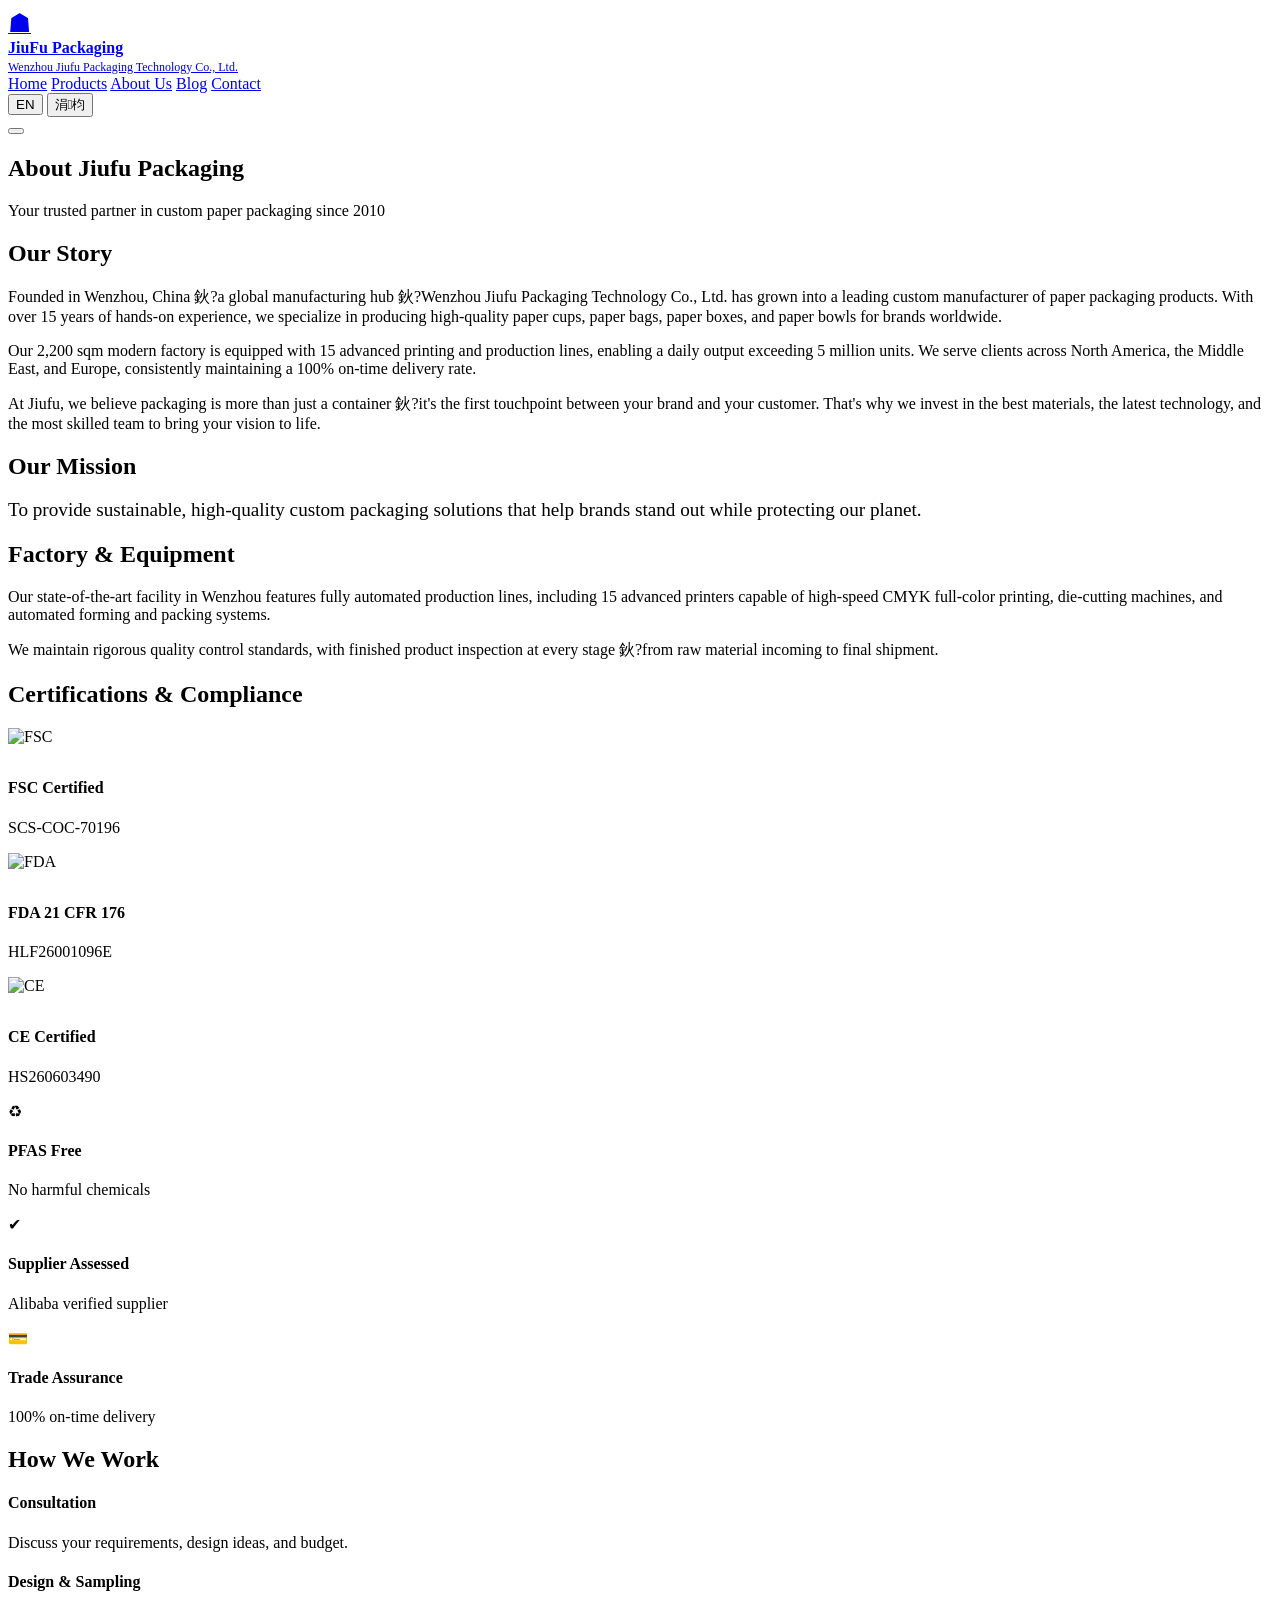
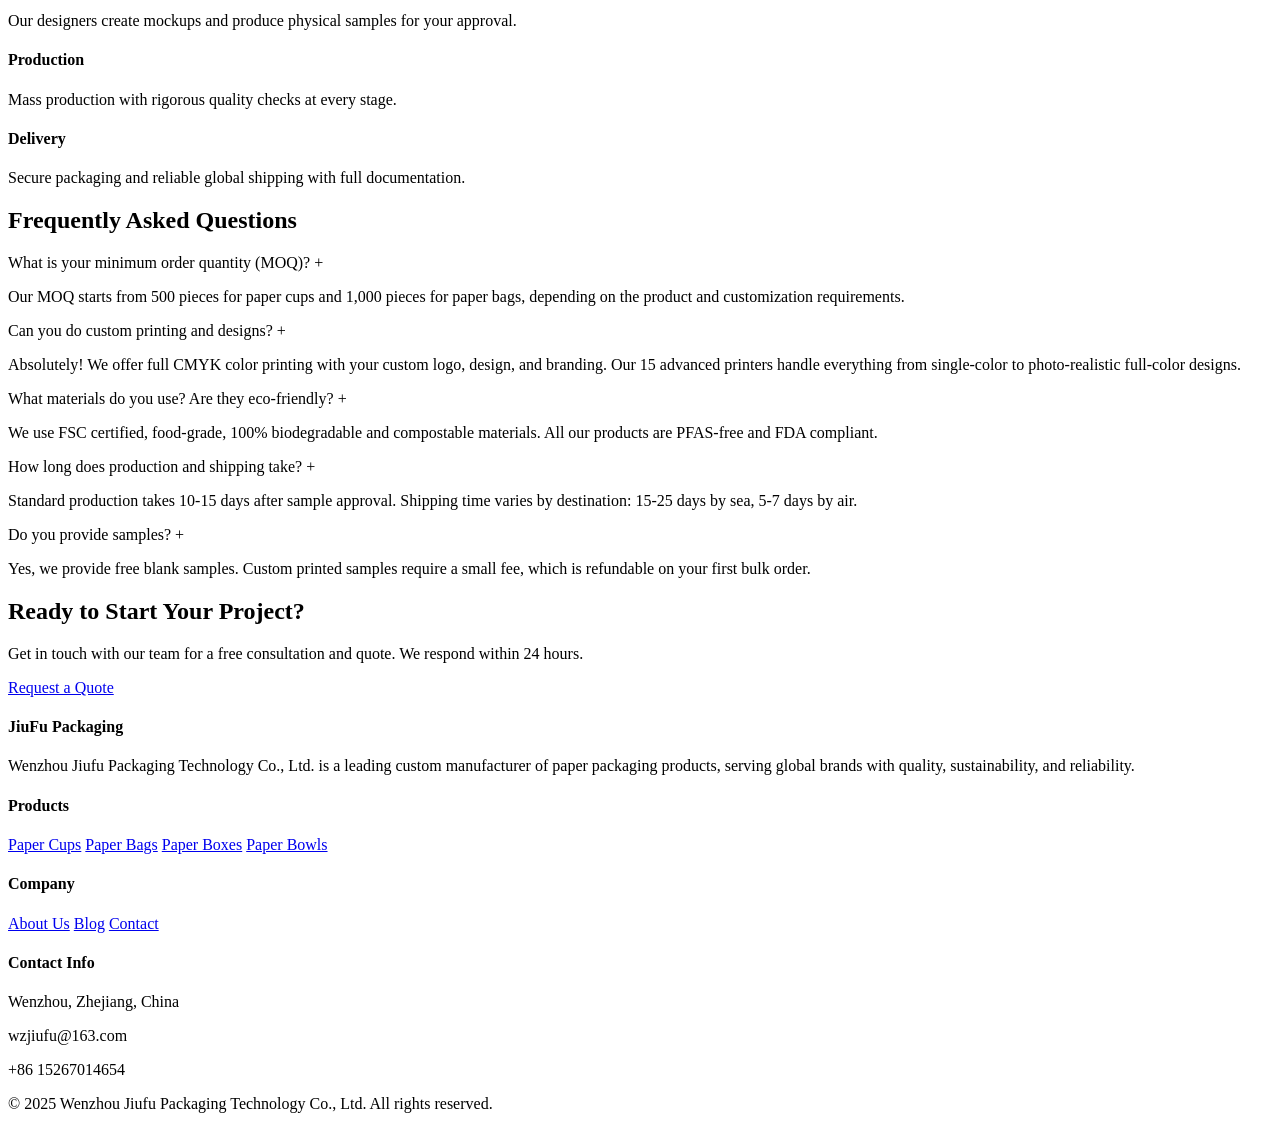
==== about.html @ 1286c892 "Add files via upload" ====
<!DOCTYPE html>
<html lang="en">
<head>
  <meta charset="UTF-8">
  <meta name="viewport" content="width=device-width, initial-scale=1.0">
  <meta name="description" content="Learn about Wenzhou Jiufu Packaging Technology Co., Ltd. - 15+ years custom paper packaging manufacturer with 2,200 sqm factory, 15 advanced printers, and global shipping.">
  <title>About Us - Jiufu Packaging</title>
  <link rel="stylesheet" href="css/style.css">
</head>
<body>

<!-- Navigation -->
<nav class="navbar">
  <div class="container">
    <a href="index.html" class="nav-logo">
      <span style="font-size:1.6rem;">&#9751;</span>
      <div>
        <div style="font-weight:700;color:var(--primary-dark);">JiuFu Packaging</div>
        <span style="font-size:0.75rem;color:var(--text-muted);">Wenzhou Jiufu Packaging Technology Co., Ltd.</span>
      </div>
    </a>
    <div class="nav-links" id="navLinks">
      <a href="index.html" data-i18n="nav_home">Home</a>
      <a href="products.html" data-i18n="nav_products">Products</a>
      <a href="about.html" class="active" data-i18n="nav_about">About Us</a>
      <a href="blog.html" data-i18n="nav_blog">Blog</a>
      <a href="contact.html" data-i18n="nav_contact">Contact</a>
    </div>
    <div class="nav-right">
      <div class="lang-switch">
        <button data-lang="en" class="active">EN</button>
        <button data-lang="zh">涓枃</button>
      </div>
      <button class="menu-toggle" id="menuToggle" aria-label="Menu">
        <span></span><span></span><span></span>
      </button>
    </div>
  </div>
</nav>

<!-- Page Header -->
<section class="page-header">
  <div class="container">
    <h1 data-i18n="about_title">About Jiufu Packaging</h1>
    <p data-i18n="about_subtitle">Your trusted partner in custom paper packaging since 2010</p>
  </div>
</section>

<!-- Our Story -->
<section class="section">
  <div class="container">
    <div class="about-content">
      <div class="about-text">
        <h2 data-i18n="about_story_title">Our Story</h2>
        <p data-i18n="about_story_p1">Founded in Wenzhou, China 鈥?a global manufacturing hub 鈥?Wenzhou Jiufu Packaging Technology Co., Ltd. has grown into a leading custom manufacturer of paper packaging products. With over 15 years of hands-on experience, we specialize in producing high-quality paper cups, paper bags, paper boxes, and paper bowls for brands worldwide.</p>
        <p data-i18n="about_story_p2">Our 2,200 sqm modern factory is equipped with 15 advanced printing and production lines, enabling a daily output exceeding 5 million units. We serve clients across North America, the Middle East, and Europe, consistently maintaining a 100% on-time delivery rate.</p>
        <p data-i18n="about_story_p3">At Jiufu, we believe packaging is more than just a container 鈥?it's the first touchpoint between your brand and your customer. That's why we invest in the best materials, the latest technology, and the most skilled team to bring your vision to life.</p>
      </div>
      <div class="about-image" style="background:url(https://s.alicdn.com/@sc02/kf/H5dd5b1bb73704c0f9b08c0bc8640d4933.jpg_960x960.jpg) center/cover no-repeat;"></div>
    </div>
  </div>
</section>

<!-- Mission -->
<section class="section section-gray">
  <div class="container">
    <div class="about-content reverse">
      <div class="about-text">
        <h2 data-i18n="about_mission_title">Our Mission</h2>
        <p style="font-size:1.2rem;font-weight:500;color:var(--primary);" data-i18n="about_mission">To provide sustainable, high-quality custom packaging solutions that help brands stand out while protecting our planet.</p>
      </div>
      <div class="about-image" style="background:url(https://s.alicdn.com/@sc02/kf/H8b641bf9c2cb4c8db73ff94ed2997201g.jpg_960x960.jpg) center/cover no-repeat;"></div>
    </div>
  </div>
</section>

<!-- Factory & Equipment -->
<section class="section">
  <div class="container">
    <div class="about-content">
      <div class="about-text">
        <h2 data-i18n="about_factory_title">Factory & Equipment</h2>
        <p data-i18n="about_factory_p1">Our state-of-the-art facility in Wenzhou features fully automated production lines, including 15 advanced printers capable of high-speed CMYK full-color printing, die-cutting machines, and automated forming and packing systems.</p>
        <p data-i18n="about_factory_p2">We maintain rigorous quality control standards, with finished product inspection at every stage 鈥?from raw material incoming to final shipment.</p>
      </div>
      <div class="about-image" style="background:url(https://s.alicdn.com/@sc02/kf/Hfe4d9fe0caaa4e2282f7a842421d0415L.jpg_960x960.jpg) center/cover no-repeat;"></div>
    </div>
  </div>
</section>

<!-- Certifications -->
<section class="section section-gray">
  <div class="container">
    <div class="section-header">
      <h2 data-i18n="about_cert_title">Certifications & Compliance</h2>
    </div>
    <div class="cert-grid">
      <div class="cert-item">
        <img src="https://s.alicdn.com/@sc04/kf/H118ee5207f09449ab9912b17e2b59bebw.png" alt="FSC" style="height:80px;margin-bottom:12px;">
        <h4>FSC Certified</h4>
        <p>SCS-COC-70196</p>
      </div>
      <div class="cert-item">
        <img src="https://s.alicdn.com/@sc04/kf/H7cd5cdde99fb45039ea9fdd80cac16b7H.png" alt="FDA" style="height:80px;margin-bottom:12px;">
        <h4>FDA 21 CFR 176</h4>
        <p>HLF26001096E</p>
      </div>
      <div class="cert-item">
        <img src="https://s.alicdn.com/@sc04/kf/Hdbbb6a106e8d4515be692063768d8fd4J.png" alt="CE" style="height:80px;margin-bottom:12px;">
        <h4>CE Certified</h4>
        <p>HS260603490</p>
      </div>
      <div class="cert-item">
        <div class="cert-icon">&#9851;</div>
        <h4>PFAS Free</h4>
        <p>No harmful chemicals</p>
      </div>
      <div class="cert-item">
        <div class="cert-icon">&#10004;</div>
        <h4>Supplier Assessed</h4>
        <p>Alibaba verified supplier</p>
      </div>
      <div class="cert-item">
        <div class="cert-icon">&#128179;</div>
        <h4>Trade Assurance</h4>
        <p>100% on-time delivery</p>
      </div>
    </div>
  </div>
</section>

<!-- How We Work -->
<section class="section">
  <div class="container">
    <div class="section-header">
      <h2 data-i18n="about_process_title">How We Work</h2>
    </div>
    <div class="process-steps">
      <div class="process-step">
        <h4 data-i18n="about_process_1_title">Consultation</h4>
        <p data-i18n="about_process_1_desc">Discuss your requirements, design ideas, and budget.</p>
      </div>
      <div class="process-step">
        <h4 data-i18n="about_process_2_title">Design & Sampling</h4>
        <p data-i18n="about_process_2_desc">Our designers create mockups and produce physical samples for your approval.</p>
      </div>
      <div class="process-step">
        <h4 data-i18n="about_process_3_title">Production</h4>
        <p data-i18n="about_process_3_desc">Mass production with rigorous quality checks at every stage.</p>
      </div>
      <div class="process-step">
        <h4 data-i18n="about_process_4_title">Delivery</h4>
        <p data-i18n="about_process_4_desc">Secure packaging and reliable global shipping with full documentation.</p>
      </div>
    </div>
  </div>
</section>

<!-- FAQ -->
<section class="section section-gray">
  <div class="container">
    <div class="section-header">
      <h2 data-i18n="faq_title">Frequently Asked Questions</h2>
    </div>
    <div class="faq-list">
      <div class="faq-item">
        <div class="faq-q">
          <span data-i18n="faq1_q">What is your minimum order quantity (MOQ)?</span>
          <span>+</span>
        </div>
        <div class="faq-a">
          <p data-i18n="faq1_a">Our MOQ starts from 500 pieces for paper cups and 1,000 pieces for paper bags, depending on the product and customization requirements.</p>
        </div>
      </div>
      <div class="faq-item">
        <div class="faq-q">
          <span data-i18n="faq2_q">Can you do custom printing and designs?</span>
          <span>+</span>
        </div>
        <div class="faq-a">
          <p data-i18n="faq2_a">Absolutely! We offer full CMYK color printing with your custom logo, design, and branding. Our 15 advanced printers handle everything from single-color to photo-realistic full-color designs.</p>
        </div>
      </div>
      <div class="faq-item">
        <div class="faq-q">
          <span data-i18n="faq3_q">What materials do you use? Are they eco-friendly?</span>
          <span>+</span>
        </div>
        <div class="faq-a">
          <p data-i18n="faq3_a">We use FSC certified, food-grade, 100% biodegradable and compostable materials. All our products are PFAS-free and FDA compliant.</p>
        </div>
      </div>
      <div class="faq-item">
        <div class="faq-q">
          <span data-i18n="faq4_q">How long does production and shipping take?</span>
          <span>+</span>
        </div>
        <div class="faq-a">
          <p data-i18n="faq4_a">Standard production takes 10-15 days after sample approval. Shipping time varies by destination: 15-25 days by sea, 5-7 days by air.</p>
        </div>
      </div>
      <div class="faq-item">
        <div class="faq-q">
          <span data-i18n="faq5_q">Do you provide samples?</span>
          <span>+</span>
        </div>
        <div class="faq-a">
          <p data-i18n="faq5_a">Yes, we provide free blank samples. Custom printed samples require a small fee, which is refundable on your first bulk order.</p>
        </div>
      </div>
    </div>
  </div>
</section>

<!-- CTA -->
<section class="cta-section">
  <div class="container">
    <h2>Ready to Start Your Project?</h2>
    <p>Get in touch with our team for a free consultation and quote. We respond within 24 hours.</p>
    <a href="contact.html" class="btn btn-accent btn-lg" data-i18n="home_hero_btn2">Request a Quote</a>
  </div>
</section>

<!-- Footer -->
<footer class="footer">
  <div class="container">
    <div class="footer-col">
      <h4>JiuFu Packaging</h4>
      <p data-i18n="footer_about">Wenzhou Jiufu Packaging Technology Co., Ltd. is a leading custom manufacturer of paper packaging products, serving global brands with quality, sustainability, and reliability.</p>
    </div>
    <div class="footer-col">
      <h4 data-i18n="footer_products">Products</h4>
      <a href="products.html">Paper Cups</a>
      <a href="products.html">Paper Bags</a>
      <a href="products.html">Paper Boxes</a>
      <a href="products.html">Paper Bowls</a>
    </div>
    <div class="footer-col">
      <h4 data-i18n="footer_company">Company</h4>
      <a href="about.html">About Us</a>
      <a href="blog.html">Blog</a>
      <a href="contact.html">Contact</a>
    </div>
    <div class="footer-col">
      <h4 data-i18n="footer_contact">Contact Info</h4>
      <p>Wenzhou, Zhejiang, China</p>
      <p>wzjiufu@163.com</p>
      <p>+86 15267014654</p>
    </div>
  </div>
  <div class="footer-bottom">
    <div class="container">
      &copy; 2025 Wenzhou Jiufu Packaging Technology Co., Ltd. <span data-i18n="footer_copyright">All rights reserved.</span>
    </div>
  </div>
</footer>

<script src="js/i18n.js"></script>
<script src="js/main.js"></script>
</body>
</html>
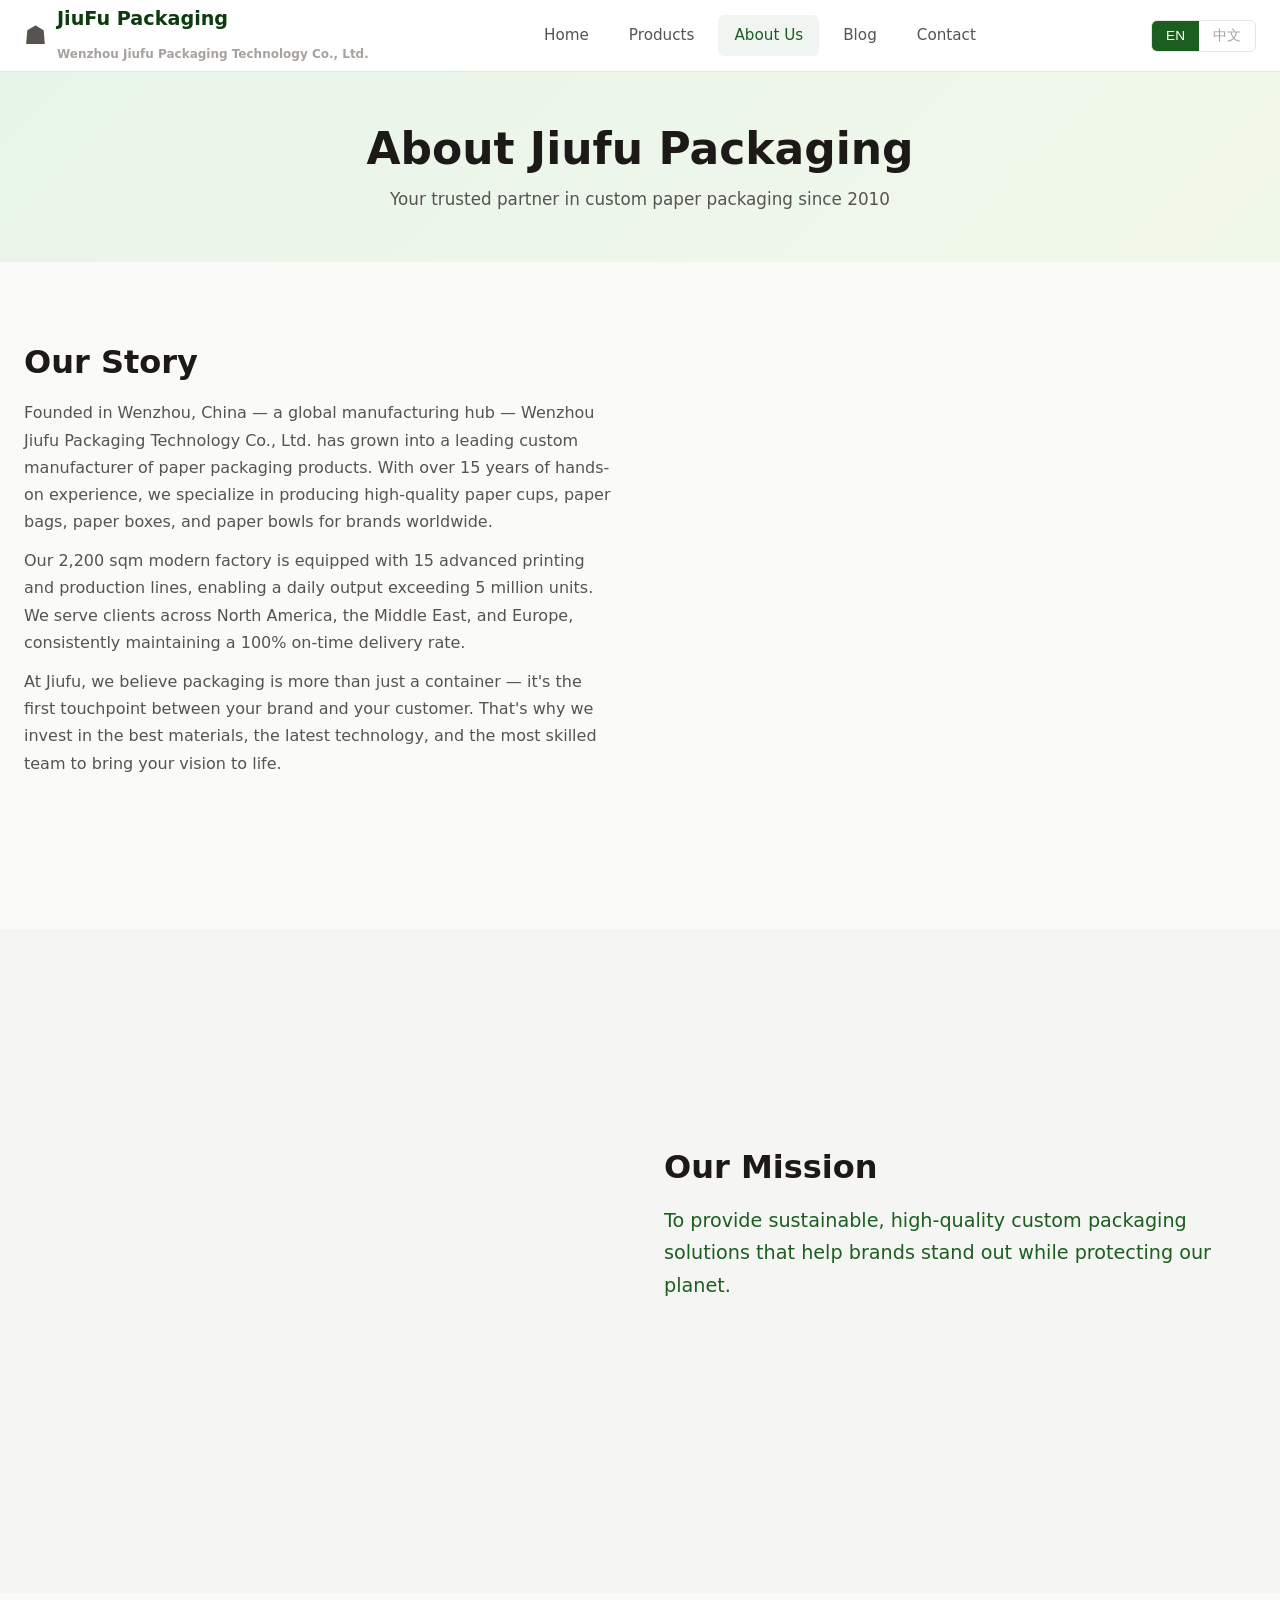
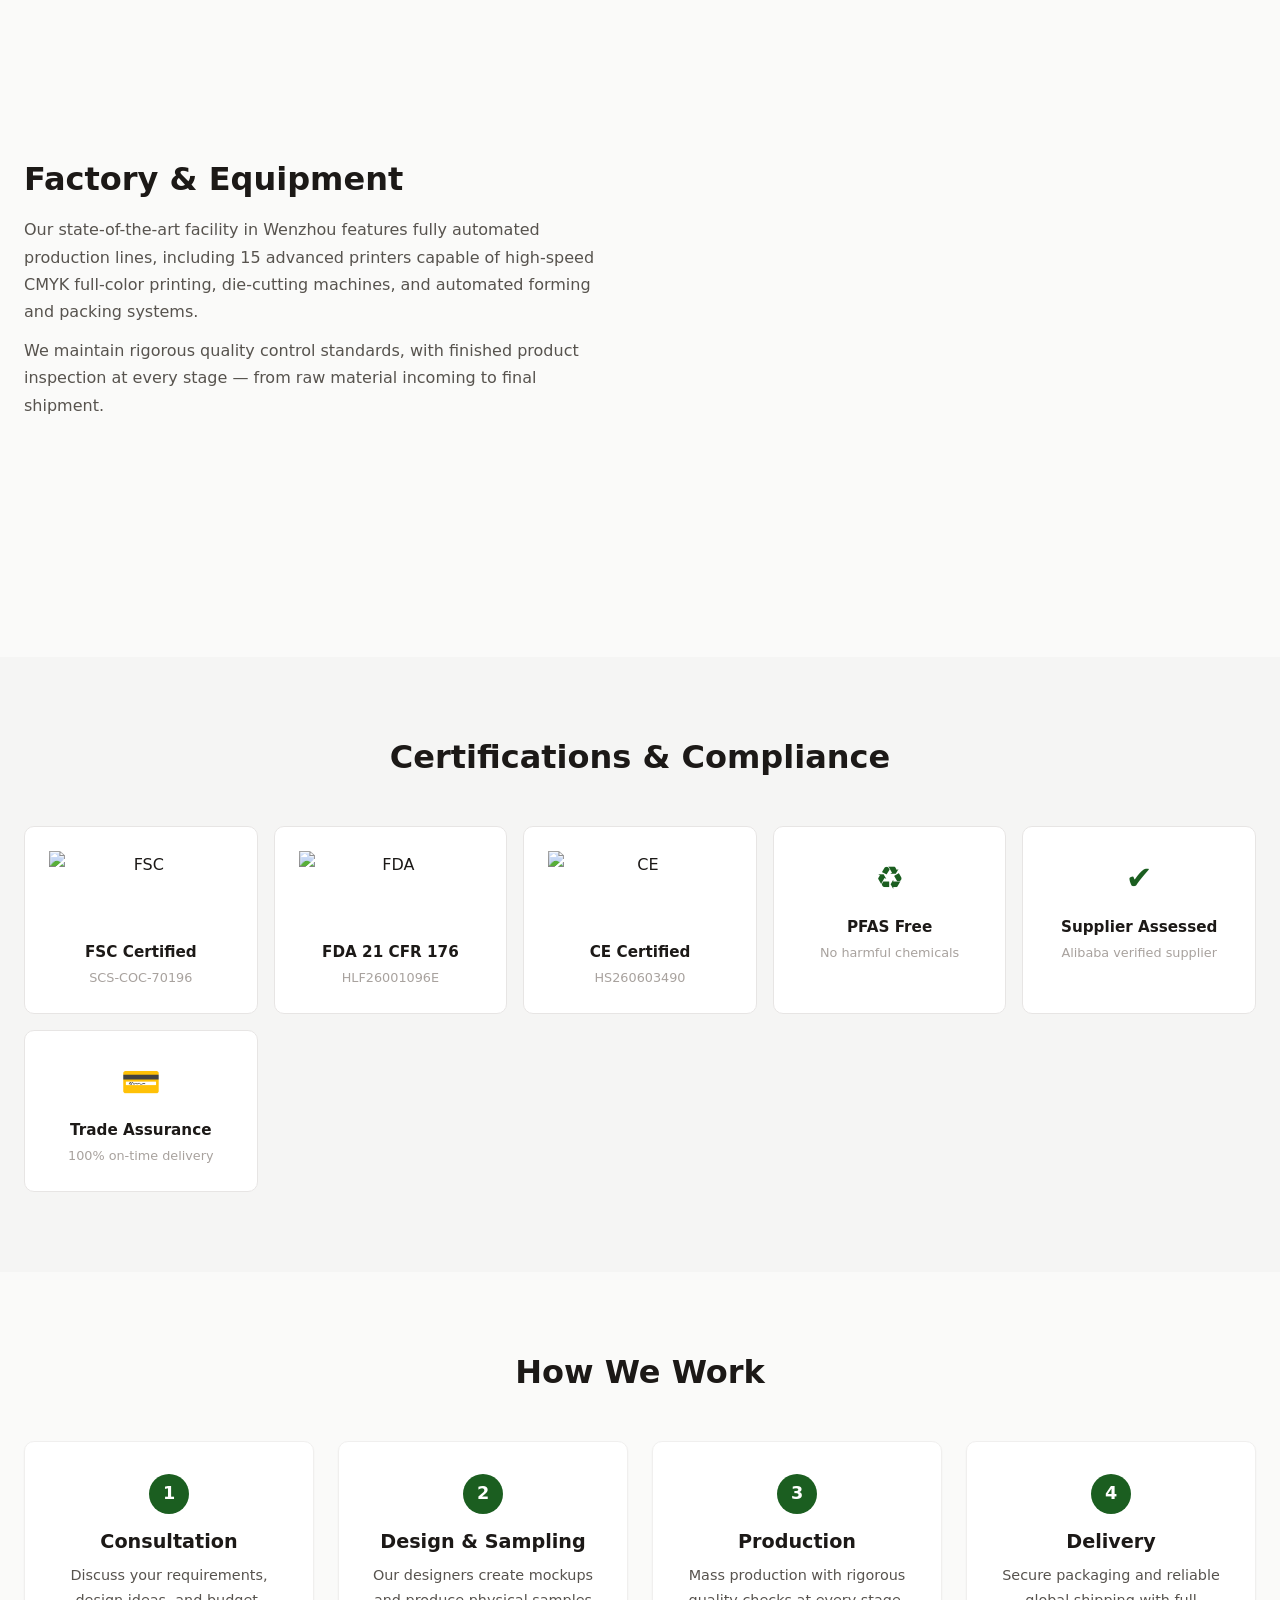
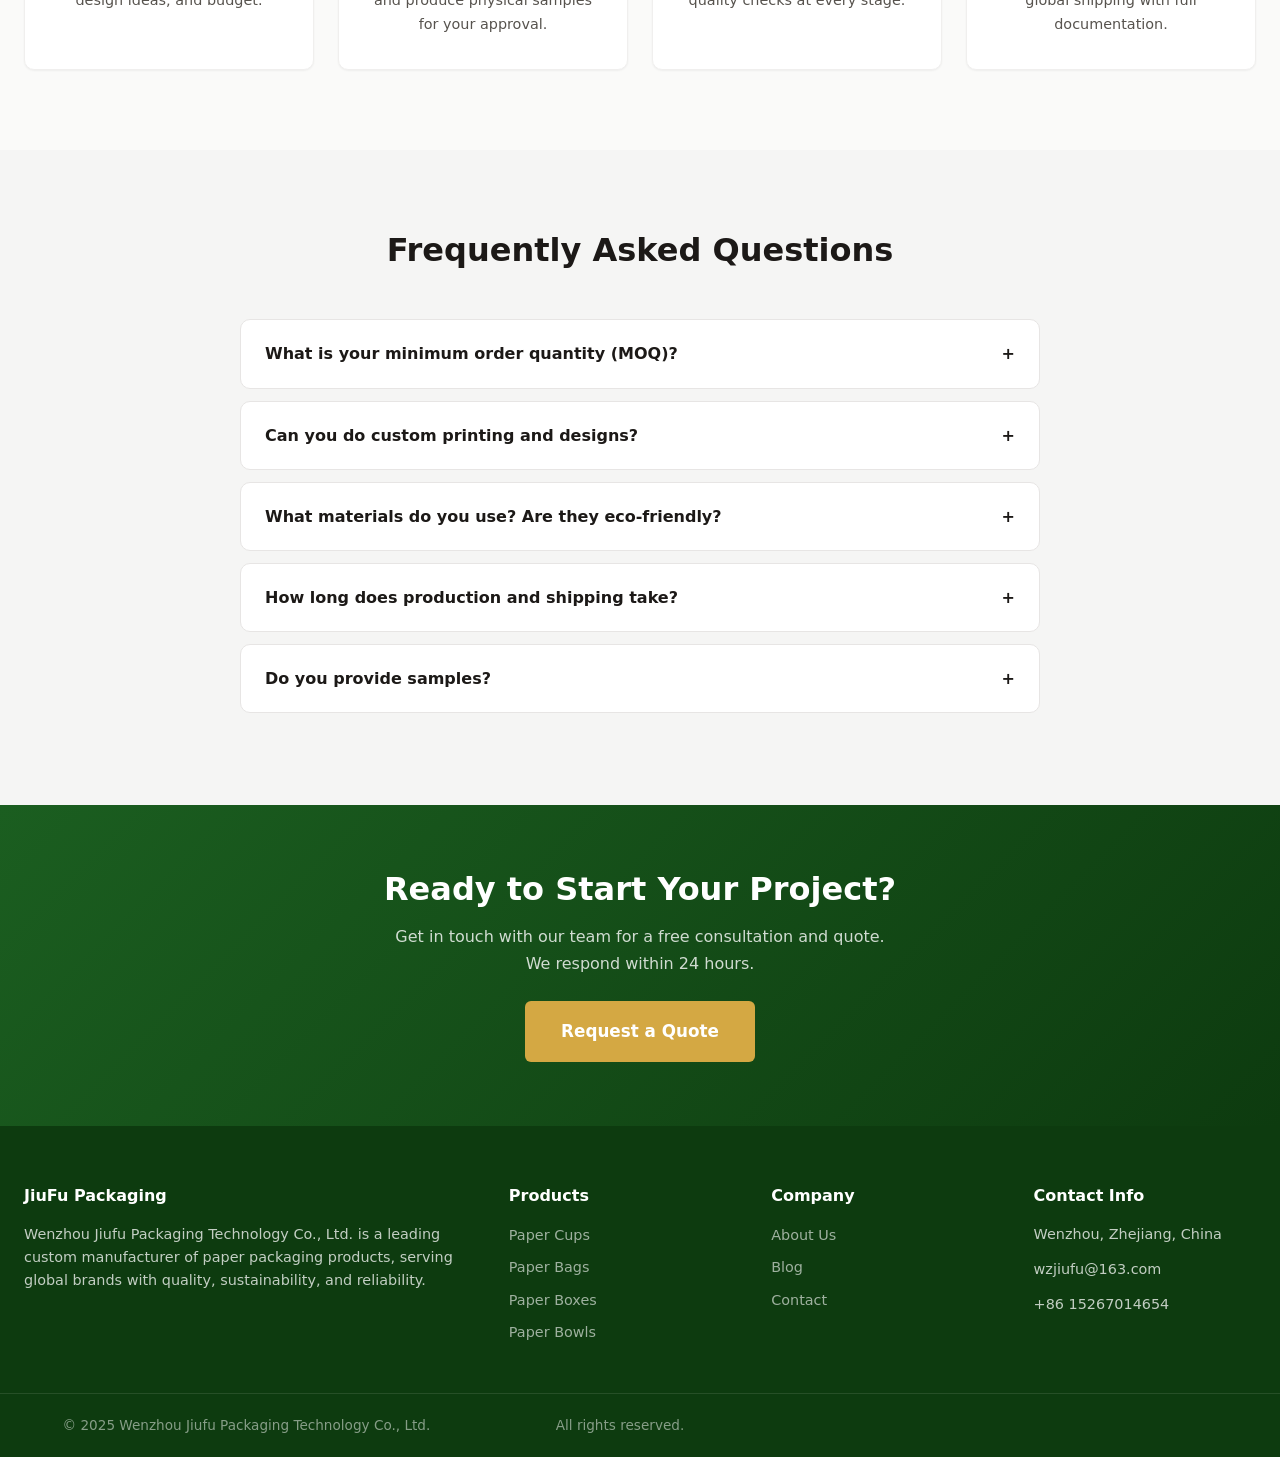
==== commit a8d058ce: "Add files via upload" ====
--- a/about.html
+++ b/about.html
@@ -5,7 +5,7 @@
   <meta name="viewport" content="width=device-width, initial-scale=1.0">
   <meta name="description" content="Learn about Wenzhou Jiufu Packaging Technology Co., Ltd. - 15+ years custom paper packaging manufacturer with 2,200 sqm factory, 15 advanced printers, and global shipping.">
   <title>About Us - Jiufu Packaging</title>
-  <link rel="stylesheet" href="css/style.css">
+  <link rel="stylesheet" href="style.css">
 </head>
 <body>
 
@@ -29,7 +29,7 @@
     <div class="nav-right">
       <div class="lang-switch">
         <button data-lang="en" class="active">EN</button>
-        <button data-lang="zh">涓枃</button>
+        <button data-lang="zh">中文</button>
       </div>
       <button class="menu-toggle" id="menuToggle" aria-label="Menu">
         <span></span><span></span><span></span>
@@ -52,9 +52,9 @@
     <div class="about-content">
       <div class="about-text">
         <h2 data-i18n="about_story_title">Our Story</h2>
-        <p data-i18n="about_story_p1">Founded in Wenzhou, China 鈥?a global manufacturing hub 鈥?Wenzhou Jiufu Packaging Technology Co., Ltd. has grown into a leading custom manufacturer of paper packaging products. With over 15 years of hands-on experience, we specialize in producing high-quality paper cups, paper bags, paper boxes, and paper bowls for brands worldwide.</p>
+        <p data-i18n="about_story_p1">Founded in Wenzhou, China — a global manufacturing hub — Wenzhou Jiufu Packaging Technology Co., Ltd. has grown into a leading custom manufacturer of paper packaging products. With over 15 years of hands-on experience, we specialize in producing high-quality paper cups, paper bags, paper boxes, and paper bowls for brands worldwide.</p>
         <p data-i18n="about_story_p2">Our 2,200 sqm modern factory is equipped with 15 advanced printing and production lines, enabling a daily output exceeding 5 million units. We serve clients across North America, the Middle East, and Europe, consistently maintaining a 100% on-time delivery rate.</p>
-        <p data-i18n="about_story_p3">At Jiufu, we believe packaging is more than just a container 鈥?it's the first touchpoint between your brand and your customer. That's why we invest in the best materials, the latest technology, and the most skilled team to bring your vision to life.</p>
+        <p data-i18n="about_story_p3">At Jiufu, we believe packaging is more than just a container — it's the first touchpoint between your brand and your customer. That's why we invest in the best materials, the latest technology, and the most skilled team to bring your vision to life.</p>
       </div>
       <div class="about-image" style="background:url(https://s.alicdn.com/@sc02/kf/H5dd5b1bb73704c0f9b08c0bc8640d4933.jpg_960x960.jpg) center/cover no-repeat;"></div>
     </div>
@@ -81,7 +81,7 @@
       <div class="about-text">
         <h2 data-i18n="about_factory_title">Factory & Equipment</h2>
         <p data-i18n="about_factory_p1">Our state-of-the-art facility in Wenzhou features fully automated production lines, including 15 advanced printers capable of high-speed CMYK full-color printing, die-cutting machines, and automated forming and packing systems.</p>
-        <p data-i18n="about_factory_p2">We maintain rigorous quality control standards, with finished product inspection at every stage 鈥?from raw material incoming to final shipment.</p>
+        <p data-i18n="about_factory_p2">We maintain rigorous quality control standards, with finished product inspection at every stage — from raw material incoming to final shipment.</p>
       </div>
       <div class="about-image" style="background:url(https://s.alicdn.com/@sc02/kf/Hfe4d9fe0caaa4e2282f7a842421d0415L.jpg_960x960.jpg) center/cover no-repeat;"></div>
     </div>
@@ -255,7 +255,7 @@
   </div>
 </footer>
 
-<script src="js/i18n.js"></script>
-<script src="js/main.js"></script>
+<script src="i18n.js"></script>
+<script src="main.js"></script>
 </body>
 </html>
--- a/style.css
+++ b/style.css
@@ -0,0 +1,1316 @@
+/* ============================================
+   Jiufu Packaging - Global Styles
+   Brand Colors: Green (eco) + Warm accents
+   ============================================ */
+
+:root {
+  /* Brand Colors */
+  --primary: #1B5E20;
+  --primary-light: #2E7D32;
+  --primary-dark: #0D3B0F;
+  --accent: #D4A843;
+  --accent-light: #F0D68A;
+  
+  /* Neutrals */
+  --bg: #FAFAF9;
+  --bg-white: #FFFFFF;
+  --bg-gray: #F5F5F4;
+  --text: #1C1917;
+  --text-secondary: #57534E;
+  --text-muted: #A8A29E;
+  --border: #E7E5E4;
+  --border-light: #F0EFEE;
+  
+  /* Status */
+  --success: #16A34A;
+  --warning: #F59E0B;
+  --error: #DC2626;
+  
+  /* Spacing */
+  --max-width: 1280px;
+  --nav-height: 72px;
+  
+  /* Typography */
+  --font-heading: 'Segoe UI', system-ui, -apple-system, sans-serif;
+  --font-body: 'Segoe UI', system-ui, -apple-system, sans-serif;
+  
+  /* Shadows */
+  --shadow-sm: 0 1px 2px rgba(0,0,0,0.05);
+  --shadow-md: 0 4px 6px -1px rgba(0,0,0,0.07), 0 2px 4px -2px rgba(0,0,0,0.05);
+  --shadow-lg: 0 10px 15px -3px rgba(0,0,0,0.08), 0 4px 6px -4px rgba(0,0,0,0.04);
+  
+  /* Radius */
+  --radius-sm: 6px;
+  --radius-md: 10px;
+  --radius-lg: 16px;
+  
+  /* Transitions */
+  --transition: 0.25s ease;
+}
+
+/* ============================================
+   Reset & Base
+   ============================================ */
+*, *::before, *::after {
+  box-sizing: border-box;
+  margin: 0;
+  padding: 0;
+}
+
+html {
+  scroll-behavior: smooth;
+  -webkit-font-smoothing: antialiased;
+}
+
+body {
+  font-family: var(--font-body);
+  font-size: 16px;
+  line-height: 1.7;
+  color: var(--text);
+  background: var(--bg);
+}
+
+img {
+  max-width: 100%;
+  height: auto;
+  display: block;
+}
+
+a {
+  color: var(--primary);
+  text-decoration: none;
+  transition: color var(--transition);
+}
+a:hover {
+  color: var(--primary-light);
+}
+
+ul {
+  list-style: none;
+}
+
+h1, h2, h3, h4, h5, h6 {
+  font-family: var(--font-heading);
+  line-height: 1.3;
+  color: var(--text);
+}
+
+h1 { font-size: 2.75rem; font-weight: 700; }
+h2 { font-size: 2rem; font-weight: 700; }
+h3 { font-size: 1.5rem; font-weight: 600; }
+h4 { font-size: 1.2rem; font-weight: 600; }
+
+@media (max-width: 768px) {
+  h1 { font-size: 2rem; }
+  h2 { font-size: 1.5rem; }
+  h3 { font-size: 1.25rem; }
+}
+
+/* ============================================
+   Container
+   ============================================ */
+.container {
+  max-width: var(--max-width);
+  margin: 0 auto;
+  padding: 0 24px;
+}
+
+/* ============================================
+   Navigation
+   ============================================ */
+.navbar {
+  position: sticky;
+  top: 0;
+  z-index: 1000;
+  background: rgba(255,255,255,0.97);
+  backdrop-filter: blur(10px);
+  border-bottom: 1px solid var(--border);
+  height: var(--nav-height);
+}
+
+.navbar .container {
+  display: flex;
+  align-items: center;
+  justify-content: space-between;
+  height: 100%;
+}
+
+.nav-logo {
+  display: flex;
+  align-items: center;
+  gap: 10px;
+  font-weight: 700;
+  font-size: 1.2rem;
+  color: var(--primary-dark);
+}
+.nav-logo img { height: 40px; }
+.nav-logo span { font-size: 0.9rem; color: var(--text-secondary); }
+
+.nav-links {
+  display: flex;
+  align-items: center;
+  gap: 8px;
+}
+
+.nav-links a {
+  display: block;
+  padding: 8px 16px;
+  border-radius: var(--radius-sm);
+  font-size: 0.95rem;
+  font-weight: 500;
+  color: var(--text-secondary);
+  transition: all var(--transition);
+}
+.nav-links a:hover,
+.nav-links a.active {
+  color: var(--primary);
+  background: rgba(27,94,32,0.06);
+}
+
+.nav-right {
+  display: flex;
+  align-items: center;
+  gap: 12px;
+}
+
+/* Language Switcher */
+.lang-switch {
+  display: flex;
+  border: 1px solid var(--border);
+  border-radius: var(--radius-sm);
+  overflow: hidden;
+}
+.lang-switch button {
+  padding: 6px 14px;
+  border: none;
+  background: transparent;
+  font-size: 0.85rem;
+  font-weight: 500;
+  cursor: pointer;
+  color: var(--text-muted);
+  transition: all var(--transition);
+}
+.lang-switch button.active {
+  background: var(--primary);
+  color: white;
+}
+.lang-switch button:hover:not(.active) {
+  color: var(--text);
+}
+
+/* Mobile Menu Toggle */
+.menu-toggle {
+  display: none;
+  flex-direction: column;
+  gap: 5px;
+  background: none;
+  border: none;
+  cursor: pointer;
+  padding: 4px;
+}
+.menu-toggle span {
+  display: block;
+  width: 24px;
+  height: 2px;
+  background: var(--text);
+  border-radius: 2px;
+  transition: all var(--transition);
+}
+
+@media (max-width: 900px) {
+  .menu-toggle {
+    display: flex;
+  }
+  .nav-links {
+    position: fixed;
+    top: var(--nav-height);
+    left: 0;
+    right: 0;
+    background: white;
+    flex-direction: column;
+    padding: 16px;
+    border-bottom: 1px solid var(--border);
+    transform: translateY(-100%);
+    opacity: 0;
+    pointer-events: none;
+    transition: all 0.3s ease;
+  }
+  .nav-links.open {
+    transform: translateY(0);
+    opacity: 1;
+    pointer-events: auto;
+  }
+}
+
+/* ============================================
+   Buttons
+   ============================================ */
+.btn {
+  display: inline-flex;
+  align-items: center;
+  justify-content: center;
+  gap: 8px;
+  padding: 12px 28px;
+  border-radius: var(--radius-sm);
+  font-size: 0.95rem;
+  font-weight: 600;
+  border: none;
+  cursor: pointer;
+  transition: all var(--transition);
+  font-family: var(--font-body);
+}
+
+.btn-primary {
+  background: var(--primary);
+  color: white;
+}
+.btn-primary:hover {
+  background: var(--primary-light);
+  color: white;
+  transform: translateY(-1px);
+  box-shadow: var(--shadow-md);
+}
+
+.btn-accent {
+  background: var(--accent);
+  color: white;
+}
+.btn-accent:hover {
+  background: #C4963A;
+  color: white;
+  transform: translateY(-1px);
+  box-shadow: var(--shadow-md);
+}
+
+.btn-outline {
+  background: transparent;
+  border: 2px solid var(--primary);
+  color: var(--primary);
+}
+.btn-outline:hover {
+  background: var(--primary);
+  color: white;
+}
+
+.btn-white {
+  background: white;
+  color: var(--primary);
+}
+.btn-white:hover {
+  background: #f0f0f0;
+}
+
+.btn-sm { padding: 8px 18px; font-size: 0.85rem; }
+.btn-lg { padding: 16px 36px; font-size: 1.05rem; }
+
+/* ============================================
+   Hero Section
+   ============================================ */
+.hero {
+  padding: 80px 0 60px;
+  background: linear-gradient(135deg, #E8F5E9 0%, #F1F8E9 40%, #FFF8E1 100%);
+  position: relative;
+  overflow: hidden;
+}
+
+.hero::before {
+  content: '';
+  position: absolute;
+  top: -50%;
+  right: -20%;
+  width: 600px;
+  height: 600px;
+  background: radial-gradient(circle, rgba(27,94,32,0.06) 0%, transparent 70%);
+  border-radius: 50%;
+}
+
+.hero .container {
+  position: relative;
+  z-index: 1;
+}
+
+.hero-content {
+  display: grid;
+  grid-template-columns: 1fr 1fr;
+  gap: 60px;
+  align-items: center;
+}
+
+.hero-text h1 {
+  font-size: 2.75rem;
+  margin-bottom: 20px;
+  color: var(--primary-dark);
+}
+.hero-text h1 .highlight {
+  color: var(--primary);
+  border-bottom: 3px solid var(--accent);
+}
+
+.hero-text p {
+  font-size: 1.15rem;
+  color: var(--text-secondary);
+  margin-bottom: 32px;
+  max-width: 500px;
+}
+
+.hero-actions {
+  display: flex;
+  gap: 16px;
+  flex-wrap: wrap;
+}
+
+.hero-stats {
+  display: flex;
+  gap: 24px;
+  margin-top: 40px;
+  padding-top: 24px;
+  border-top: 1px solid rgba(0,0,0,0.08);
+}
+
+.stat-item h3 {
+  font-size: 1.75rem;
+  color: var(--primary);
+  margin-bottom: 4px;
+}
+.stat-item p {
+  font-size: 0.85rem;
+  color: var(--text-muted);
+  margin: 0;
+}
+
+.hero-image {
+  display: flex;
+  justify-content: center;
+  align-items: center;
+}
+
+.hero-image .img-placeholder {
+  width: 100%;
+  max-width: 480px;
+  aspect-ratio: 4/3;
+  background: white;
+  border-radius: var(--radius-lg);
+  box-shadow: var(--shadow-lg);
+  display: flex;
+  align-items: center;
+  justify-content: center;
+  font-size: 2rem;
+  color: var(--text-muted);
+  position: relative;
+  overflow: hidden;
+}
+.hero-image .img-placeholder .label {
+  position: absolute;
+  bottom: 16px;
+  font-size: 0.85rem;
+  color: var(--text-muted);
+  background: rgba(0,0,0,0.04);
+  padding: 4px 12px;
+  border-radius: 100px;
+}
+
+@media (max-width: 768px) {
+  .hero {
+    padding: 40px 0;
+  }
+  .hero-content {
+    grid-template-columns: 1fr;
+    gap: 32px;
+  }
+  .hero-image {
+    order: -1;
+  }
+  .hero-image .img-placeholder {
+    aspect-ratio: 16/9;
+  }
+  .hero-text h1 {
+    font-size: 2rem;
+  }
+}
+
+/* ============================================
+   Section Styles
+   ============================================ */
+.section {
+  padding: 80px 0;
+}
+
+.section-header {
+  text-align: center;
+  margin-bottom: 48px;
+}
+
+.section-header h2 {
+  margin-bottom: 12px;
+}
+
+.section-header p {
+  color: var(--text-secondary);
+  max-width: 600px;
+  margin: 0 auto;
+}
+
+.section-gray {
+  background: var(--bg-gray);
+}
+
+/* ============================================
+   Product Grid
+   ============================================ */
+.product-grid {
+  display: grid;
+  grid-template-columns: repeat(auto-fill, minmax(280px, 1fr));
+  gap: 24px;
+}
+
+.product-card {
+  background: white;
+  border-radius: var(--radius-md);
+  overflow: hidden;
+  box-shadow: var(--shadow-sm);
+  border: 1px solid var(--border-light);
+  transition: all var(--transition);
+}
+.product-card:hover {
+  box-shadow: var(--shadow-lg);
+  transform: translateY(-2px);
+}
+
+.product-card .product-img {
+  width: 100%;
+  aspect-ratio: 1;
+  background: var(--bg-gray);
+  display: flex;
+  align-items: center;
+  justify-content: center;
+  color: var(--text-muted);
+  font-size: 1rem;
+  position: relative;
+  overflow: hidden;
+}
+
+.product-card .product-img img {
+  width: 100%;
+  height: 100%;
+  object-fit: cover;
+}
+
+.product-card .product-img .category-tag {
+  position: absolute;
+  top: 12px;
+  left: 12px;
+  background: var(--primary);
+  color: white;
+  font-size: 0.75rem;
+  padding: 4px 12px;
+  border-radius: 100px;
+  font-weight: 500;
+}
+
+.product-card .product-body {
+  padding: 20px;
+}
+
+.product-card .product-body h3 {
+  font-size: 1.1rem;
+  margin-bottom: 8px;
+}
+
+.product-card .product-body .product-specs {
+  font-size: 0.85rem;
+  color: var(--text-muted);
+  margin-bottom: 12px;
+}
+
+.product-card .product-body .product-specs span {
+  margin-right: 12px;
+}
+
+.product-card .product-footer {
+  display: flex;
+  align-items: center;
+  justify-content: space-between;
+  padding: 0 20px 20px;
+}
+
+.product-card .product-footer .price {
+  font-weight: 700;
+  color: var(--primary);
+  font-size: 1.1rem;
+}
+
+/* Category Filter */
+.category-filter {
+  display: flex;
+  flex-wrap: wrap;
+  gap: 8px;
+  justify-content: center;
+  margin-bottom: 32px;
+}
+
+.category-filter button {
+  padding: 8px 20px;
+  border: 1px solid var(--border);
+  background: white;
+  border-radius: 100px;
+  font-size: 0.9rem;
+  cursor: pointer;
+  transition: all var(--transition);
+  color: var(--text-secondary);
+}
+.category-filter button:hover,
+.category-filter button.active {
+  background: var(--primary);
+  color: white;
+  border-color: var(--primary);
+}
+
+/* ============================================
+   Features / Highlights
+   ============================================ */
+.features-grid {
+  display: grid;
+  grid-template-columns: repeat(auto-fit, minmax(260px, 1fr));
+  gap: 24px;
+}
+
+.feature-card {
+  background: white;
+  padding: 32px;
+  border-radius: var(--radius-md);
+  box-shadow: var(--shadow-sm);
+  border: 1px solid var(--border-light);
+  text-align: center;
+  transition: all var(--transition);
+}
+.feature-card:hover {
+  box-shadow: var(--shadow-md);
+}
+
+.feature-card .feature-icon {
+  width: 56px;
+  height: 56px;
+  margin: 0 auto 16px;
+  background: var(--bg-gray);
+  border-radius: var(--radius-sm);
+  display: flex;
+  align-items: center;
+  justify-content: center;
+  font-size: 1.5rem;
+}
+
+.feature-card h3 {
+  font-size: 1.1rem;
+  margin-bottom: 8px;
+}
+
+.feature-card p {
+  font-size: 0.9rem;
+  color: var(--text-secondary);
+}
+
+/* ============================================
+   Stats Banner
+   ============================================ */
+.stats-banner {
+  background: var(--primary-dark);
+  padding: 48px 0;
+}
+
+.stats-banner .container {
+  display: grid;
+  grid-template-columns: repeat(auto-fit, minmax(180px, 1fr));
+  gap: 32px;
+  text-align: center;
+}
+
+.stats-banner .stat h3 {
+  font-size: 2rem;
+  color: var(--accent-light);
+  margin-bottom: 8px;
+}
+.stats-banner .stat p {
+  color: rgba(255,255,255,0.8);
+  font-size: 0.9rem;
+}
+
+/* ============================================
+   Contact/Form
+   ============================================ */
+.contact-section {
+  display: grid;
+  grid-template-columns: 1fr 1.2fr;
+  gap: 48px;
+  align-items: start;
+}
+
+.contact-info {
+  padding: 40px;
+  background: var(--primary-dark);
+  border-radius: var(--radius-lg);
+  color: white;
+}
+
+.contact-info h3 {
+  color: white;
+  margin-bottom: 16px;
+}
+
+.contact-info p {
+  color: rgba(255,255,255,0.75);
+  margin-bottom: 24px;
+  font-size: 0.95rem;
+}
+
+.contact-info .info-item {
+  display: flex;
+  gap: 12px;
+  align-items: flex-start;
+  margin-bottom: 16px;
+}
+
+.contact-info .info-item .icon {
+  font-size: 1.2rem;
+  flex-shrink: 0;
+  margin-top: 2px;
+}
+
+.contact-info .info-item .info-text h4 {
+  color: white;
+  font-size: 0.95rem;
+  margin-bottom: 2px;
+}
+.contact-info .info-item .info-text p {
+  font-size: 0.85rem;
+  margin: 0;
+}
+
+.contact-form {
+  background: white;
+  padding: 40px;
+  border-radius: var(--radius-lg);
+  box-shadow: var(--shadow-md);
+  border: 1px solid var(--border);
+}
+
+.contact-form h3 {
+  margin-bottom: 24px;
+}
+
+.form-group {
+  margin-bottom: 20px;
+}
+
+.form-group label {
+  display: block;
+  font-size: 0.9rem;
+  font-weight: 600;
+  margin-bottom: 6px;
+  color: var(--text-secondary);
+}
+
+.form-group input,
+.form-group textarea,
+.form-group select {
+  width: 100%;
+  padding: 12px 16px;
+  border: 1px solid var(--border);
+  border-radius: var(--radius-sm);
+  font-size: 0.95rem;
+  font-family: var(--font-body);
+  transition: border-color var(--transition);
+  background: white;
+}
+.form-group input:focus,
+.form-group textarea:focus,
+.form-group select:focus {
+  outline: none;
+  border-color: var(--primary);
+  box-shadow: 0 0 0 3px rgba(27,94,32,0.1);
+}
+
+.form-row {
+  display: grid;
+  grid-template-columns: 1fr 1fr;
+  gap: 16px;
+}
+
+@media (max-width: 768px) {
+  .contact-section {
+    grid-template-columns: 1fr;
+  }
+  .form-row {
+    grid-template-columns: 1fr;
+  }
+}
+
+/* ============================================
+   About Page
+   ============================================ */
+.about-hero {
+  padding: 60px 0;
+  text-align: center;
+}
+
+.about-hero h1 {
+  margin-bottom: 16px;
+}
+
+.about-content {
+  display: grid;
+  grid-template-columns: 1fr 1fr;
+  gap: 48px;
+  align-items: center;
+  margin-bottom: 60px;
+}
+
+.about-content.reverse {
+  direction: rtl;
+}
+.about-content.reverse > * {
+  direction: ltr;
+}
+
+.about-image {
+  background: var(--bg-gray);
+  border-radius: var(--radius-lg);
+  aspect-ratio: 4/3;
+  display: flex;
+  align-items: center;
+  justify-content: center;
+  color: var(--text-muted);
+  font-size: 1rem;
+}
+
+.about-text h2 {
+  margin-bottom: 16px;
+}
+
+.about-text p {
+  color: var(--text-secondary);
+  margin-bottom: 12px;
+}
+
+/* Certificate Grid */
+.cert-grid {
+  display: grid;
+  grid-template-columns: repeat(auto-fill, minmax(200px, 1fr));
+  gap: 16px;
+}
+
+.cert-item {
+  background: white;
+  padding: 24px;
+  border-radius: var(--radius-md);
+  text-align: center;
+  border: 1px solid var(--border);
+  transition: all var(--transition);
+}
+.cert-item:hover {
+  box-shadow: var(--shadow-md);
+}
+
+.cert-item .cert-icon {
+  font-size: 2rem;
+  margin-bottom: 12px;
+  color: var(--primary);
+}
+
+.cert-item h4 {
+  font-size: 0.95rem;
+  margin-bottom: 4px;
+}
+.cert-item p {
+  font-size: 0.8rem;
+  color: var(--text-muted);
+}
+
+/* ============================================
+   Blog
+   ============================================ */
+.blog-grid {
+  display: grid;
+  grid-template-columns: repeat(auto-fill, minmax(360px, 1fr));
+  gap: 24px;
+}
+
+.blog-card {
+  background: white;
+  border-radius: var(--radius-md);
+  overflow: hidden;
+  box-shadow: var(--shadow-sm);
+  border: 1px solid var(--border-light);
+  transition: all var(--transition);
+}
+.blog-card:hover {
+  box-shadow: var(--shadow-lg);
+  transform: translateY(-2px);
+}
+
+.blog-card .blog-img {
+  width: 100%;
+  aspect-ratio: 16/9;
+  background: var(--bg-gray);
+  display: flex;
+  align-items: center;
+  justify-content: center;
+  color: var(--text-muted);
+  font-size: 0.9rem;
+}
+
+.blog-card .blog-body {
+  padding: 24px;
+}
+
+.blog-card .blog-body .blog-meta {
+  display: flex;
+  gap: 12px;
+  font-size: 0.8rem;
+  color: var(--text-muted);
+  margin-bottom: 8px;
+}
+
+.blog-card .blog-body h3 {
+  font-size: 1.2rem;
+  margin-bottom: 8px;
+  line-height: 1.4;
+}
+
+.blog-card .blog-body p {
+  font-size: 0.9rem;
+  color: var(--text-secondary);
+  line-height: 1.6;
+  display: -webkit-box;
+  -webkit-line-clamp: 3;
+  -webkit-box-orient: vertical;
+  overflow: hidden;
+}
+
+/* ============================================
+   Footer
+   ============================================ */
+.footer {
+  background: var(--primary-dark);
+  color: rgba(255,255,255,0.75);
+  padding: 60px 0 0;
+}
+
+.footer .container {
+  display: grid;
+  grid-template-columns: 2fr 1fr 1fr 1fr;
+  gap: 40px;
+}
+
+.footer-col h4 {
+  color: white;
+  font-size: 1rem;
+  margin-bottom: 16px;
+}
+
+.footer-col p {
+  font-size: 0.9rem;
+  margin-bottom: 12px;
+  line-height: 1.6;
+}
+
+.footer-col a {
+  display: block;
+  color: rgba(255,255,255,0.6);
+  font-size: 0.9rem;
+  margin-bottom: 8px;
+  transition: color var(--transition);
+}
+.footer-col a:hover {
+  color: white;
+}
+
+.footer-bottom {
+  border-top: 1px solid rgba(255,255,255,0.1);
+  margin-top: 40px;
+  padding: 20px 0;
+  text-align: center;
+  font-size: 0.85rem;
+  color: rgba(255,255,255,0.5);
+}
+
+@media (max-width: 768px) {
+  .footer .container {
+    grid-template-columns: 1fr 1fr;
+  }
+}
+
+@media (max-width: 480px) {
+  .footer .container {
+    grid-template-columns: 1fr;
+  }
+}
+
+/* ============================================
+   Page Header
+   ============================================ */
+.page-header {
+  background: linear-gradient(135deg, #E8F5E9 0%, #F1F8E9 100%);
+  padding: 48px 0;
+  text-align: center;
+}
+.page-header h1 {
+  margin-bottom: 8px;
+}
+.page-header p {
+  color: var(--text-secondary);
+  font-size: 1.05rem;
+}
+
+/* ============================================
+   Breadcrumb
+   ============================================ */
+.breadcrumb {
+  display: flex;
+  gap: 8px;
+  font-size: 0.85rem;
+  color: var(--text-muted);
+  margin-bottom: 8px;
+}
+.breadcrumb a {
+  color: var(--text-muted);
+}
+.breadcrumb a:hover {
+  color: var(--primary);
+}
+.breadcrumb .sep {
+  color: var(--border);
+}
+
+/* ============================================
+   Process Steps
+   ============================================ */
+.process-steps {
+  display: grid;
+  grid-template-columns: repeat(auto-fit, minmax(220px, 1fr));
+  gap: 24px;
+  counter-reset: step;
+}
+
+.process-step {
+  position: relative;
+  padding: 32px 24px;
+  background: white;
+  border-radius: var(--radius-md);
+  box-shadow: var(--shadow-sm);
+  border: 1px solid var(--border-light);
+  text-align: center;
+}
+
+.process-step::before {
+  counter-increment: step;
+  content: counter(step);
+  display: flex;
+  align-items: center;
+  justify-content: center;
+  width: 40px;
+  height: 40px;
+  margin: 0 auto 16px;
+  background: var(--primary);
+  color: white;
+  font-weight: 700;
+  font-size: 1.1rem;
+  border-radius: 50%;
+}
+
+.process-step h4 {
+  margin-bottom: 8px;
+}
+
+.process-step p {
+  font-size: 0.9rem;
+  color: var(--text-secondary);
+}
+
+/* ============================================
+   CTA Section
+   ============================================ */
+.cta-section {
+  background: linear-gradient(135deg, var(--primary) 0%, var(--primary-dark) 100%);
+  padding: 64px 0;
+  text-align: center;
+  color: white;
+}
+
+.cta-section h2 {
+  color: white;
+  margin-bottom: 12px;
+}
+
+.cta-section p {
+  color: rgba(255,255,255,0.8);
+  max-width: 500px;
+  margin: 0 auto 24px;
+}
+
+/* ============================================
+   Clients / Partners Logo Grid
+   ============================================ */
+.clients-grid {
+  display: grid;
+  grid-template-columns: repeat(auto-fill, minmax(140px, 1fr));
+  gap: 24px;
+  align-items: center;
+}
+
+.client-item {
+  background: white;
+  border-radius: var(--radius-sm);
+  padding: 20px;
+  border: 1px solid var(--border-light);
+  display: flex;
+  align-items: center;
+  justify-content: center;
+  aspect-ratio: 3/2;
+  color: var(--text-muted);
+  font-size: 0.85rem;
+  font-weight: 600;
+}
+
+/* ============================================
+   Product Detail
+   ============================================ */
+.product-detail {
+  display: grid;
+  grid-template-columns: 1fr 1fr;
+  gap: 48px;
+}
+
+.product-detail .product-gallery {
+  background: var(--bg-gray);
+  border-radius: var(--radius-lg);
+  aspect-ratio: 1;
+  display: flex;
+  align-items: center;
+  justify-content: center;
+  color: var(--text-muted);
+  font-size: 1rem;
+}
+
+.product-detail .product-info h1 {
+  font-size: 2rem;
+  margin-bottom: 12px;
+}
+
+.product-detail .product-info .price-tag {
+  font-size: 1.5rem;
+  font-weight: 700;
+  color: var(--primary);
+  margin-bottom: 16px;
+}
+
+.product-detail .product-info .specs-table {
+  width: 100%;
+  margin-bottom: 24px;
+  border-collapse: collapse;
+}
+
+.product-detail .product-info .specs-table td {
+  padding: 10px 0;
+  border-bottom: 1px solid var(--border-light);
+  font-size: 0.9rem;
+}
+
+.product-detail .product-info .specs-table td:first-child {
+  font-weight: 600;
+  color: var(--text-secondary);
+  width: 140px;
+}
+
+@media (max-width: 768px) {
+  .product-detail {
+    grid-template-columns: 1fr;
+  }
+}
+
+/* ============================================
+   FAQ
+   ============================================ */
+.faq-list {
+  max-width: 800px;
+  margin: 0 auto;
+}
+
+.faq-item {
+  background: white;
+  border: 1px solid var(--border);
+  border-radius: var(--radius-md);
+  margin-bottom: 12px;
+  overflow: hidden;
+}
+
+.faq-item .faq-q {
+  padding: 20px 24px;
+  font-weight: 600;
+  cursor: pointer;
+  display: flex;
+  justify-content: space-between;
+  align-items: center;
+  transition: background var(--transition);
+}
+.faq-item .faq-q:hover {
+  background: var(--bg-gray);
+}
+
+.faq-item .faq-a {
+  padding: 0 24px 20px;
+  font-size: 0.95rem;
+  color: var(--text-secondary);
+  display: none;
+}
+.faq-item.open .faq-a {
+  display: block;
+}
+
+/* ============================================
+   Utility Classes
+   ============================================ */
+.text-center { text-align: center; }
+.mt-1 { margin-top: 8px; }
+.mt-2 { margin-top: 16px; }
+.mt-3 { margin-top: 24px; }
+.mt-4 { margin-top: 32px; }
+.mt-5 { margin-top: 48px; }
+.mb-1 { margin-bottom: 8px; }
+.mb-2 { margin-bottom: 16px; }
+.mb-3 { margin-bottom: 24px; }
+.mb-4 { margin-bottom: 32px; }
+.mb-5 { margin-bottom: 48px; }
+
+/* Language visibility control — only for explicit content blocks */
+[data-lang-block] { display: none; }
+[data-lang-block].active { display: block; }
+[data-lang-inline].active { display: inline; }
+[data-lang-flex].active { display: flex; }
+[data-lang-grid].active { display: grid; }
+
+/* ============================================
+   Animations
+   ============================================ */
+@keyframes fadeInUp {
+  from {
+    opacity: 0;
+    transform: translateY(20px);
+  }
+  to {
+    opacity: 1;
+    transform: translateY(0);
+  }
+}
+
+.animate {
+  animation: fadeInUp 0.6s ease forwards;
+}
+
+/* ============================================
+   Custom Quote Form
+   ============================================ */
+.quote-form {
+  max-width: 800px;
+  margin: 0 auto;
+  background: white;
+  padding: 48px;
+  border-radius: var(--radius-lg);
+  box-shadow: var(--shadow-lg);
+  border: 1px solid var(--border);
+}
+
+.quote-form .steps-indicator {
+  display: flex;
+  justify-content: center;
+  gap: 8px;
+  margin-bottom: 32px;
+}
+
+.quote-form .steps-indicator .dot {
+  width: 12px;
+  height: 12px;
+  border-radius: 50%;
+  background: var(--border);
+}
+.quote-form .steps-indicator .dot.active {
+  background: var(--primary);
+}
+
+.quote-form .form-section {
+  display: none;
+}
+.quote-form .form-section.active {
+  display: block;
+}
+
+.quote-form .form-nav {
+  display: flex;
+  justify-content: space-between;
+  gap: 12px;
+  margin-top: 32px;
+}
+
+/* ============================================
+   Success / Notification
+   ============================================ */
+.form-success {
+  display: none;
+  text-align: center;
+  padding: 40px;
+}
+.form-success.show {
+  display: block;
+}
+.form-success .icon {
+  font-size: 3rem;
+  margin-bottom: 16px;
+}
+.form-success h3 {
+  margin-bottom: 8px;
+}
+.form-success p {
+  color: var(--text-secondary);
+}
+
+/* ============================================
+   Blog Article
+   ============================================ */
+.article-content {
+  max-width: 800px;
+  margin: 0 auto;
+  font-size: 1.05rem;
+  line-height: 1.8;
+}
+
+.article-content h2 {
+  font-size: 1.5rem;
+  margin-top: 40px;
+  margin-bottom: 16px;
+}
+.article-content h3 {
+  font-size: 1.2rem;
+  margin-top: 32px;
+  margin-bottom: 12px;
+}
+.article-content p {
+  margin-bottom: 16px;
+  color: var(--text-secondary);
+}
+.article-content ul {
+  margin: 16px 0 16px 24px;
+  list-style: disc;
+  color: var(--text-secondary);
+}
+.article-content ul li {
+  margin-bottom: 8px;
+}
+.article-content blockquote {
+  border-left: 4px solid var(--primary);
+  padding-left: 20px;
+  margin: 24px 0;
+  color: var(--text-secondary);
+  font-style: italic;
+  background: var(--bg-gray);
+  padding: 16px 20px;
+  border-radius: 0 var(--radius-sm) var(--radius-sm) 0;
+}
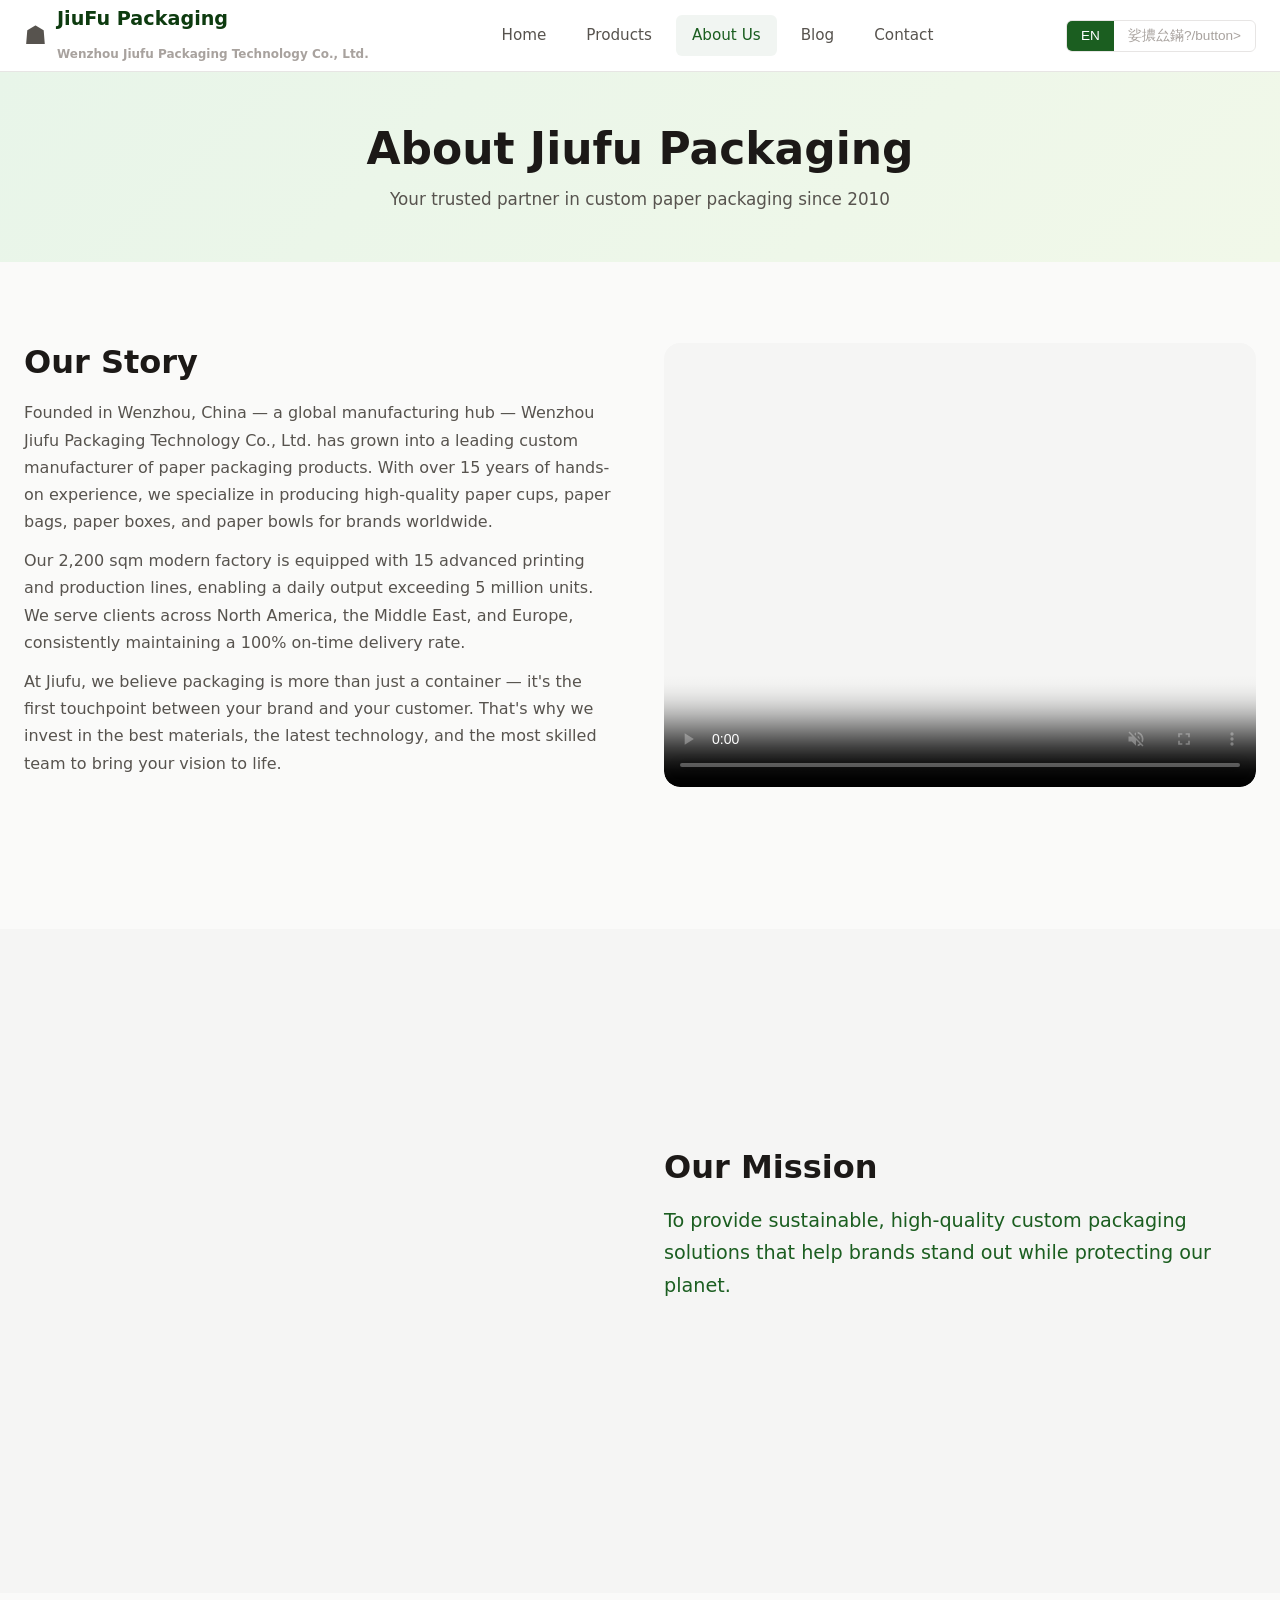
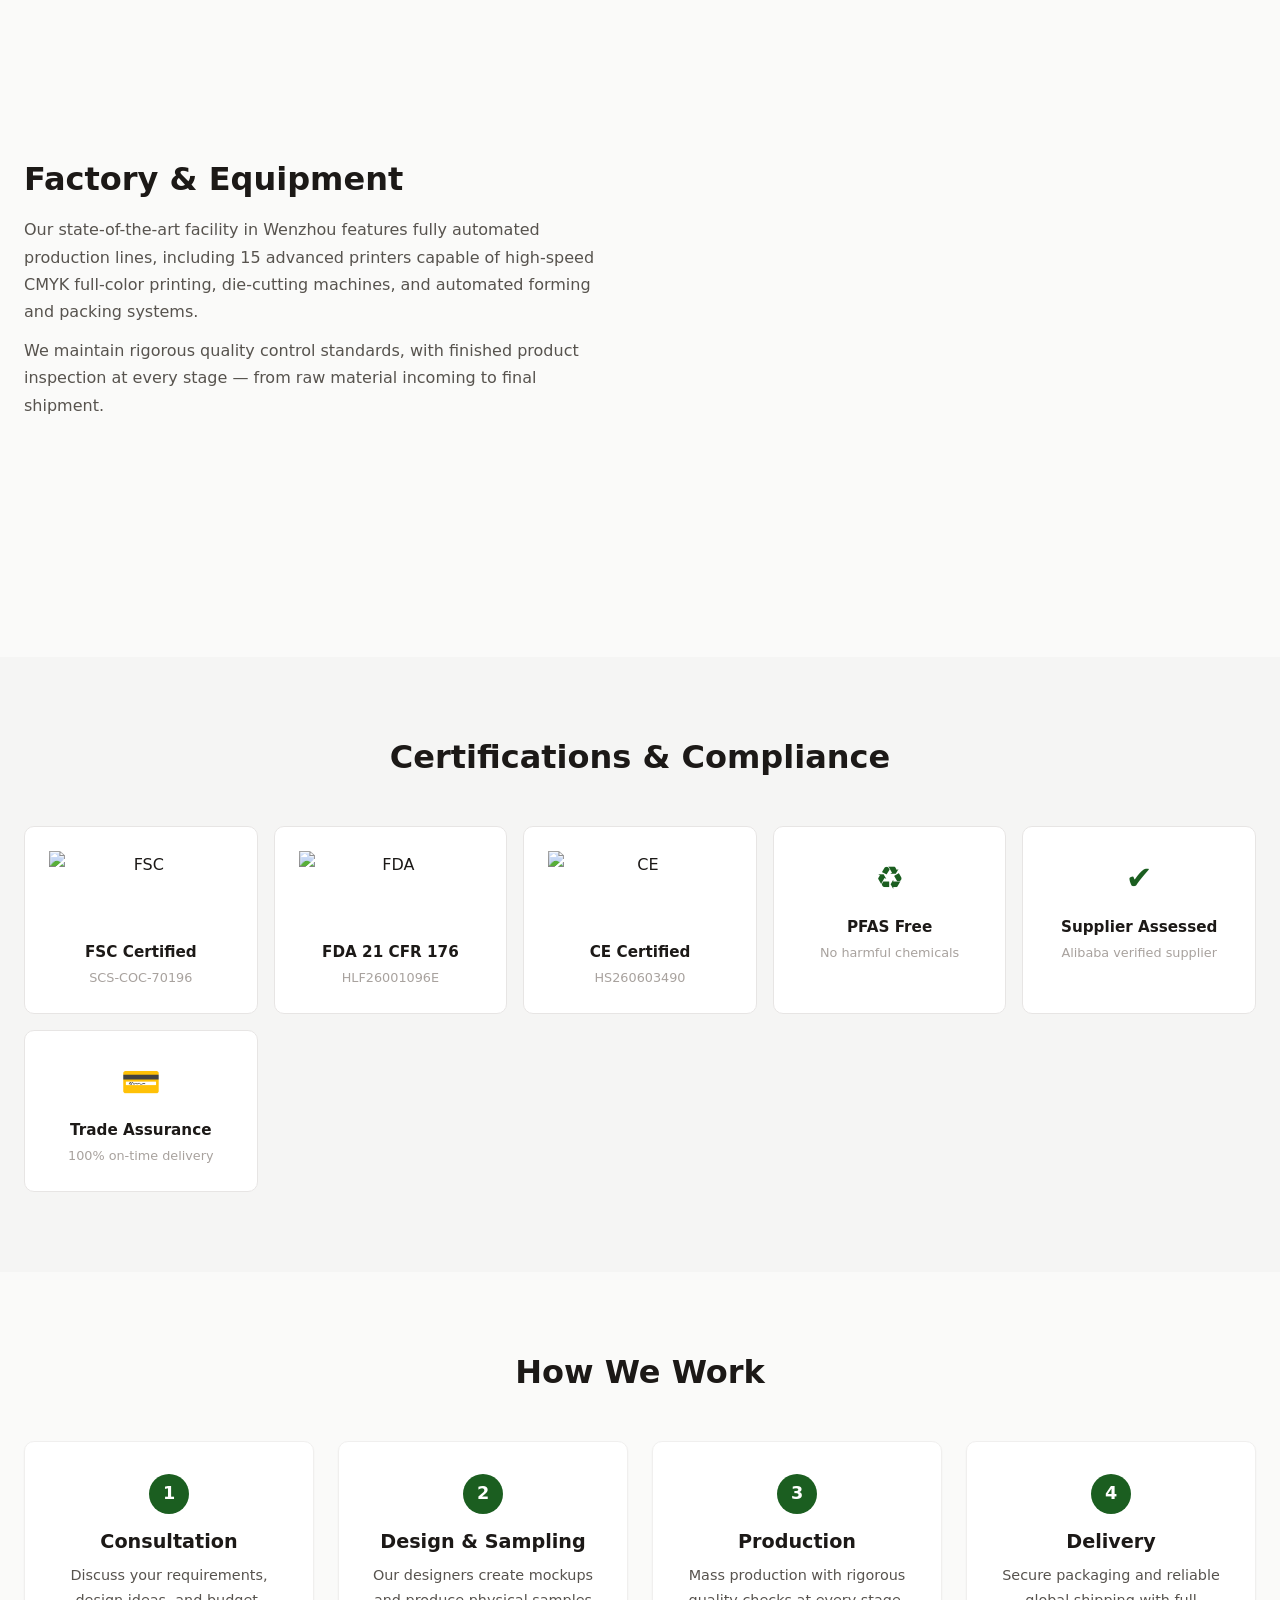
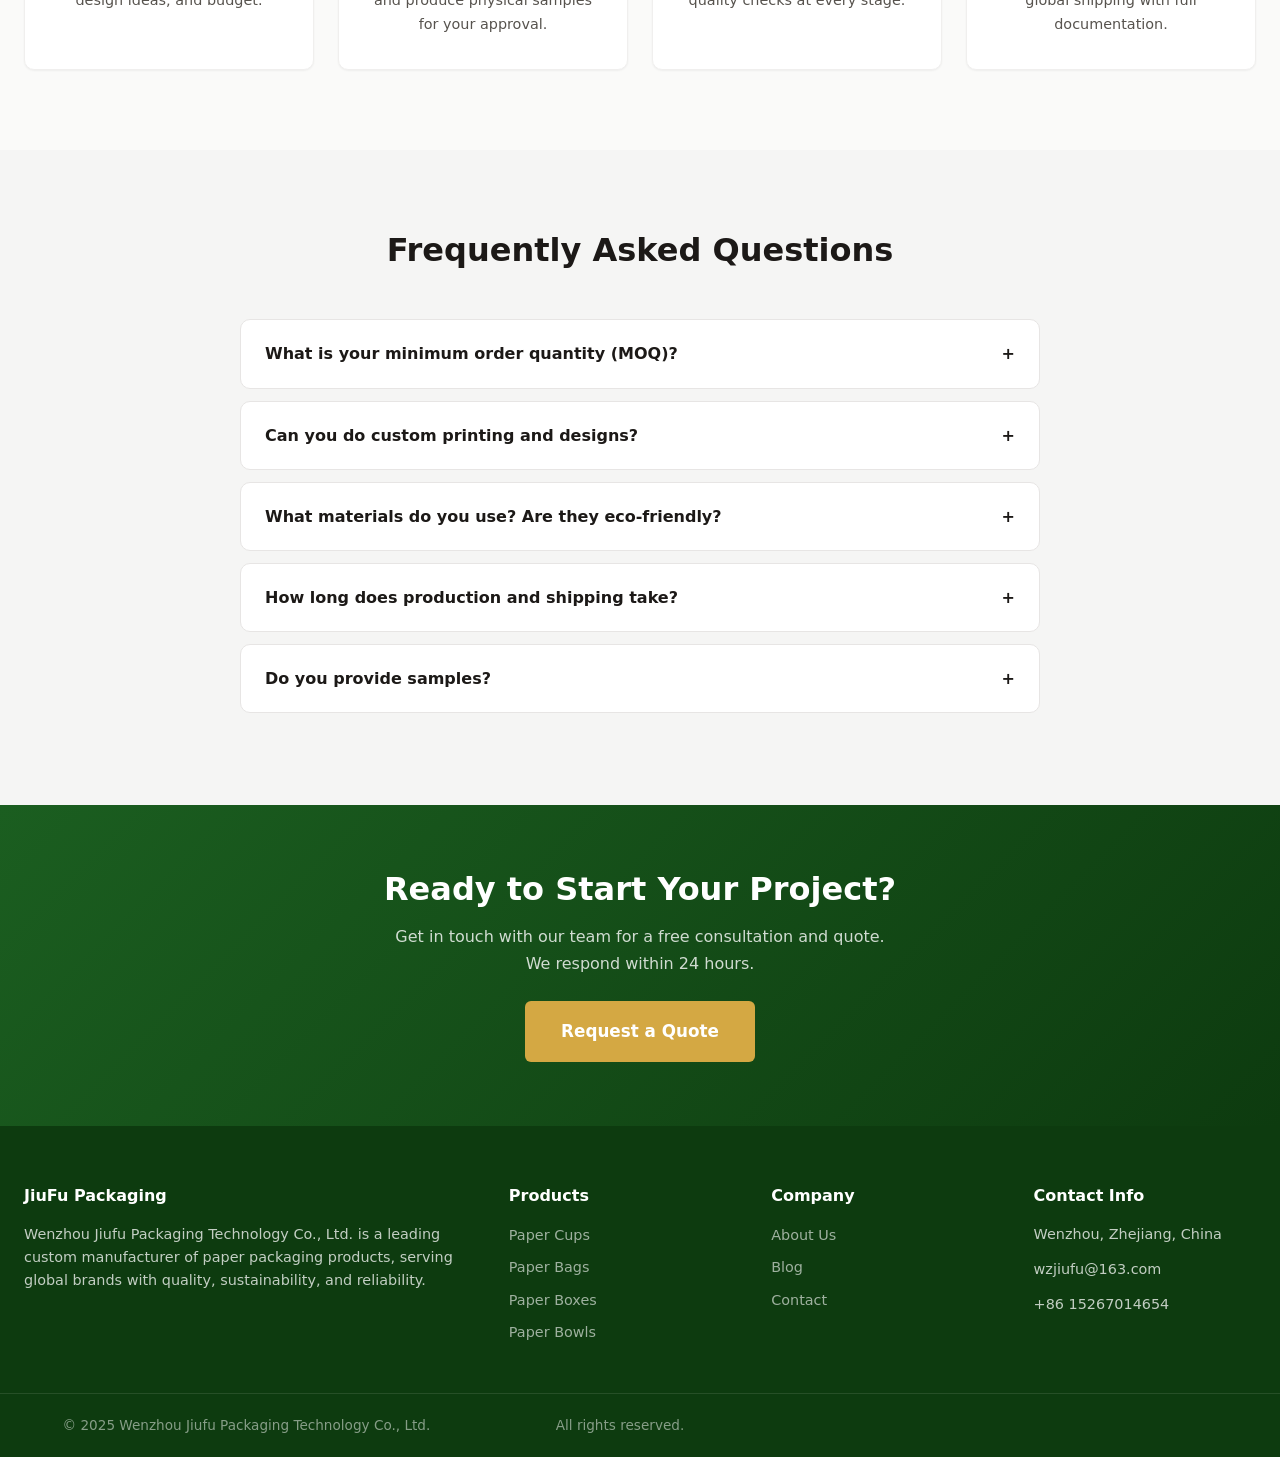
==== commit a6fce350: "Add files via upload" ====
--- a/about.html
+++ b/about.html
@@ -29,7 +29,7 @@
     <div class="nav-right">
       <div class="lang-switch">
         <button data-lang="en" class="active">EN</button>
-        <button data-lang="zh">中文</button>
+        <button data-lang="zh">娑擃厽鏋?/button>
       </div>
       <button class="menu-toggle" id="menuToggle" aria-label="Menu">
         <span></span><span></span><span></span>
@@ -52,11 +52,13 @@
     <div class="about-content">
       <div class="about-text">
         <h2 data-i18n="about_story_title">Our Story</h2>
-        <p data-i18n="about_story_p1">Founded in Wenzhou, China — a global manufacturing hub — Wenzhou Jiufu Packaging Technology Co., Ltd. has grown into a leading custom manufacturer of paper packaging products. With over 15 years of hands-on experience, we specialize in producing high-quality paper cups, paper bags, paper boxes, and paper bowls for brands worldwide.</p>
+        <p data-i18n="about_story_p1">Founded in Wenzhou, China 閳?a global manufacturing hub 閳?Wenzhou Jiufu Packaging Technology Co., Ltd. has grown into a leading custom manufacturer of paper packaging products. With over 15 years of hands-on experience, we specialize in producing high-quality paper cups, paper bags, paper boxes, and paper bowls for brands worldwide.</p>
         <p data-i18n="about_story_p2">Our 2,200 sqm modern factory is equipped with 15 advanced printing and production lines, enabling a daily output exceeding 5 million units. We serve clients across North America, the Middle East, and Europe, consistently maintaining a 100% on-time delivery rate.</p>
-        <p data-i18n="about_story_p3">At Jiufu, we believe packaging is more than just a container — it's the first touchpoint between your brand and your customer. That's why we invest in the best materials, the latest technology, and the most skilled team to bring your vision to life.</p>
-      </div>
-      <div class="about-image" style="background:url(https://s.alicdn.com/@sc02/kf/H5dd5b1bb73704c0f9b08c0bc8640d4933.jpg_960x960.jpg) center/cover no-repeat;"></div>
+        <p data-i18n="about_story_p3">At Jiufu, we believe packaging is more than just a container 閳?it's the first touchpoint between your brand and your customer. That's why we invest in the best materials, the latest technology, and the most skilled team to bring your vision to life.</p>
+      </div>
+      <div class="about-image" style="display:flex;align-items:center;justify-content:center;overflow:hidden;">
+        <video src="factory-video.mp4" controls autoplay muted loop playsinline style="width:100%;height:100%;object-fit:cover;border-radius:var(--radius-lg);" poster="https://sc02.alicdn.com/kf/A8f15895853fb468f879259d0bb3d6352y.png"></video>
+      </div>
     </div>
   </div>
 </section>
@@ -69,7 +71,7 @@
         <h2 data-i18n="about_mission_title">Our Mission</h2>
         <p style="font-size:1.2rem;font-weight:500;color:var(--primary);" data-i18n="about_mission">To provide sustainable, high-quality custom packaging solutions that help brands stand out while protecting our planet.</p>
       </div>
-      <div class="about-image" style="background:url(https://s.alicdn.com/@sc02/kf/H8b641bf9c2cb4c8db73ff94ed2997201g.jpg_960x960.jpg) center/cover no-repeat;"></div>
+      <div class="about-image" style="background:url(https://sc02.alicdn.com/kf/A71e183a61d454898bccccd5b2fa0eb9c8.png) center/cover no-repeat;"></div>
     </div>
   </div>
 </section>
@@ -81,9 +83,9 @@
       <div class="about-text">
         <h2 data-i18n="about_factory_title">Factory & Equipment</h2>
         <p data-i18n="about_factory_p1">Our state-of-the-art facility in Wenzhou features fully automated production lines, including 15 advanced printers capable of high-speed CMYK full-color printing, die-cutting machines, and automated forming and packing systems.</p>
-        <p data-i18n="about_factory_p2">We maintain rigorous quality control standards, with finished product inspection at every stage — from raw material incoming to final shipment.</p>
-      </div>
-      <div class="about-image" style="background:url(https://s.alicdn.com/@sc02/kf/Hfe4d9fe0caaa4e2282f7a842421d0415L.jpg_960x960.jpg) center/cover no-repeat;"></div>
+        <p data-i18n="about_factory_p2">We maintain rigorous quality control standards, with finished product inspection at every stage 閳?from raw material incoming to final shipment.</p>
+      </div>
+      <div class="about-image" style="background:url(https://sc02.alicdn.com/kf/Ac77960b54d0a463da37b53bcc130eb570.png) center/cover no-repeat;"></div>
     </div>
   </div>
 </section>
--- a/style.css
+++ b/style.css
@@ -470,6 +470,11 @@
   box-shadow: var(--shadow-sm);
   border: 1px solid var(--border-light);
   transition: all var(--transition);
+  display: flex;
+  flex-direction: column;
+}
+.product-card .product-body {
+  flex: 1;
 }
 .product-card:hover {
   box-shadow: var(--shadow-lg);
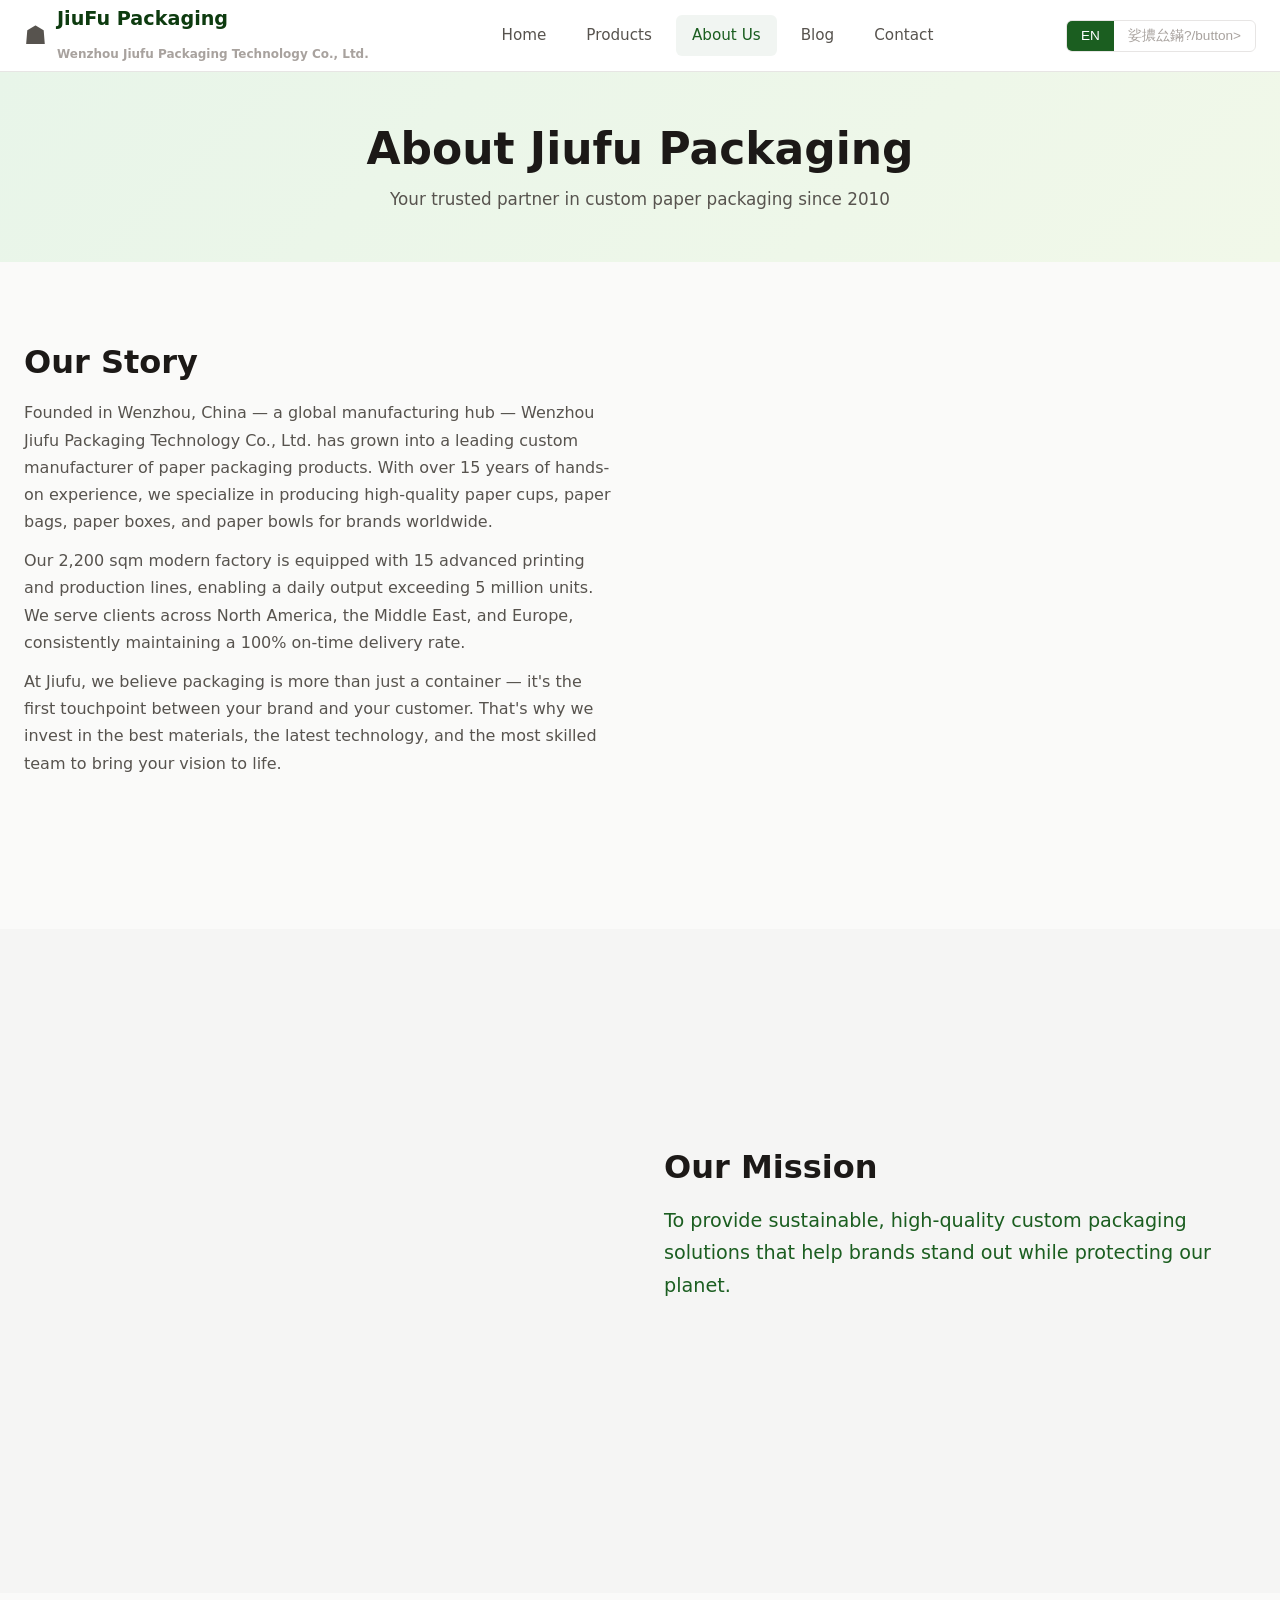
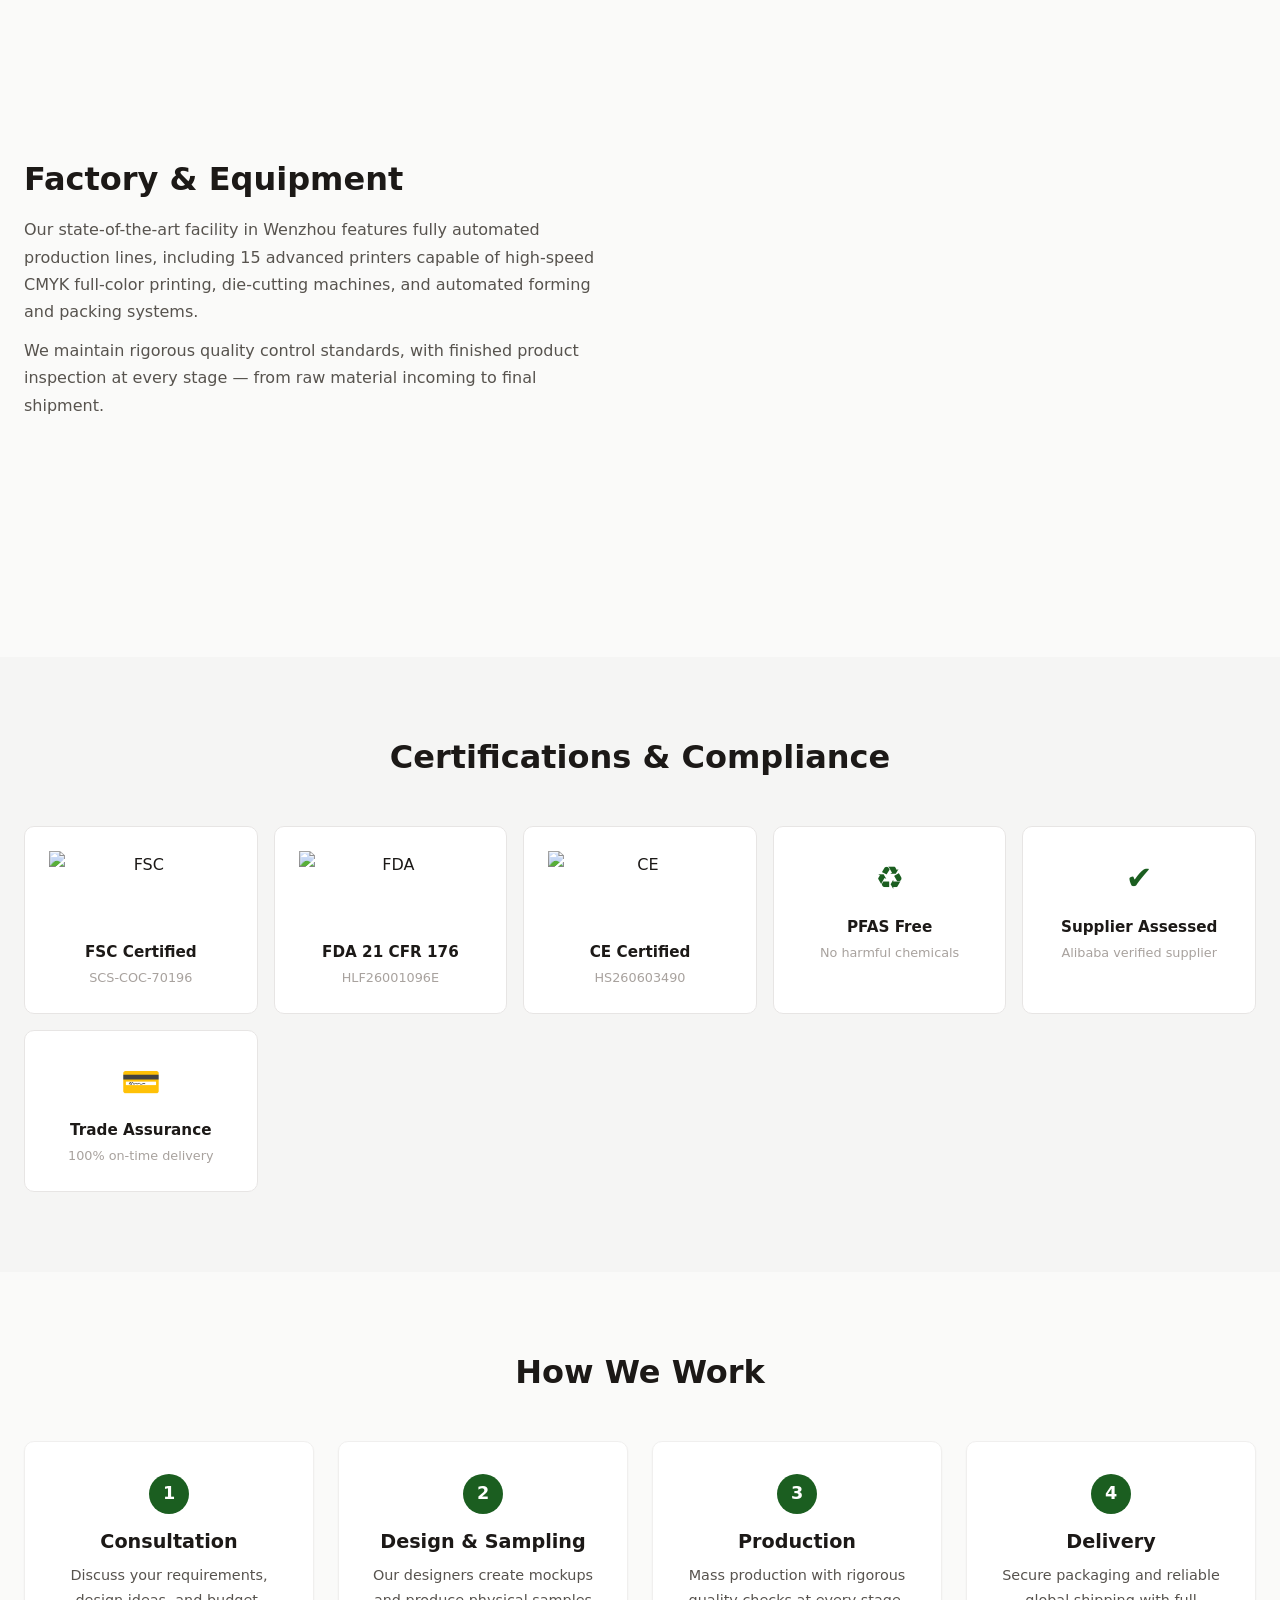
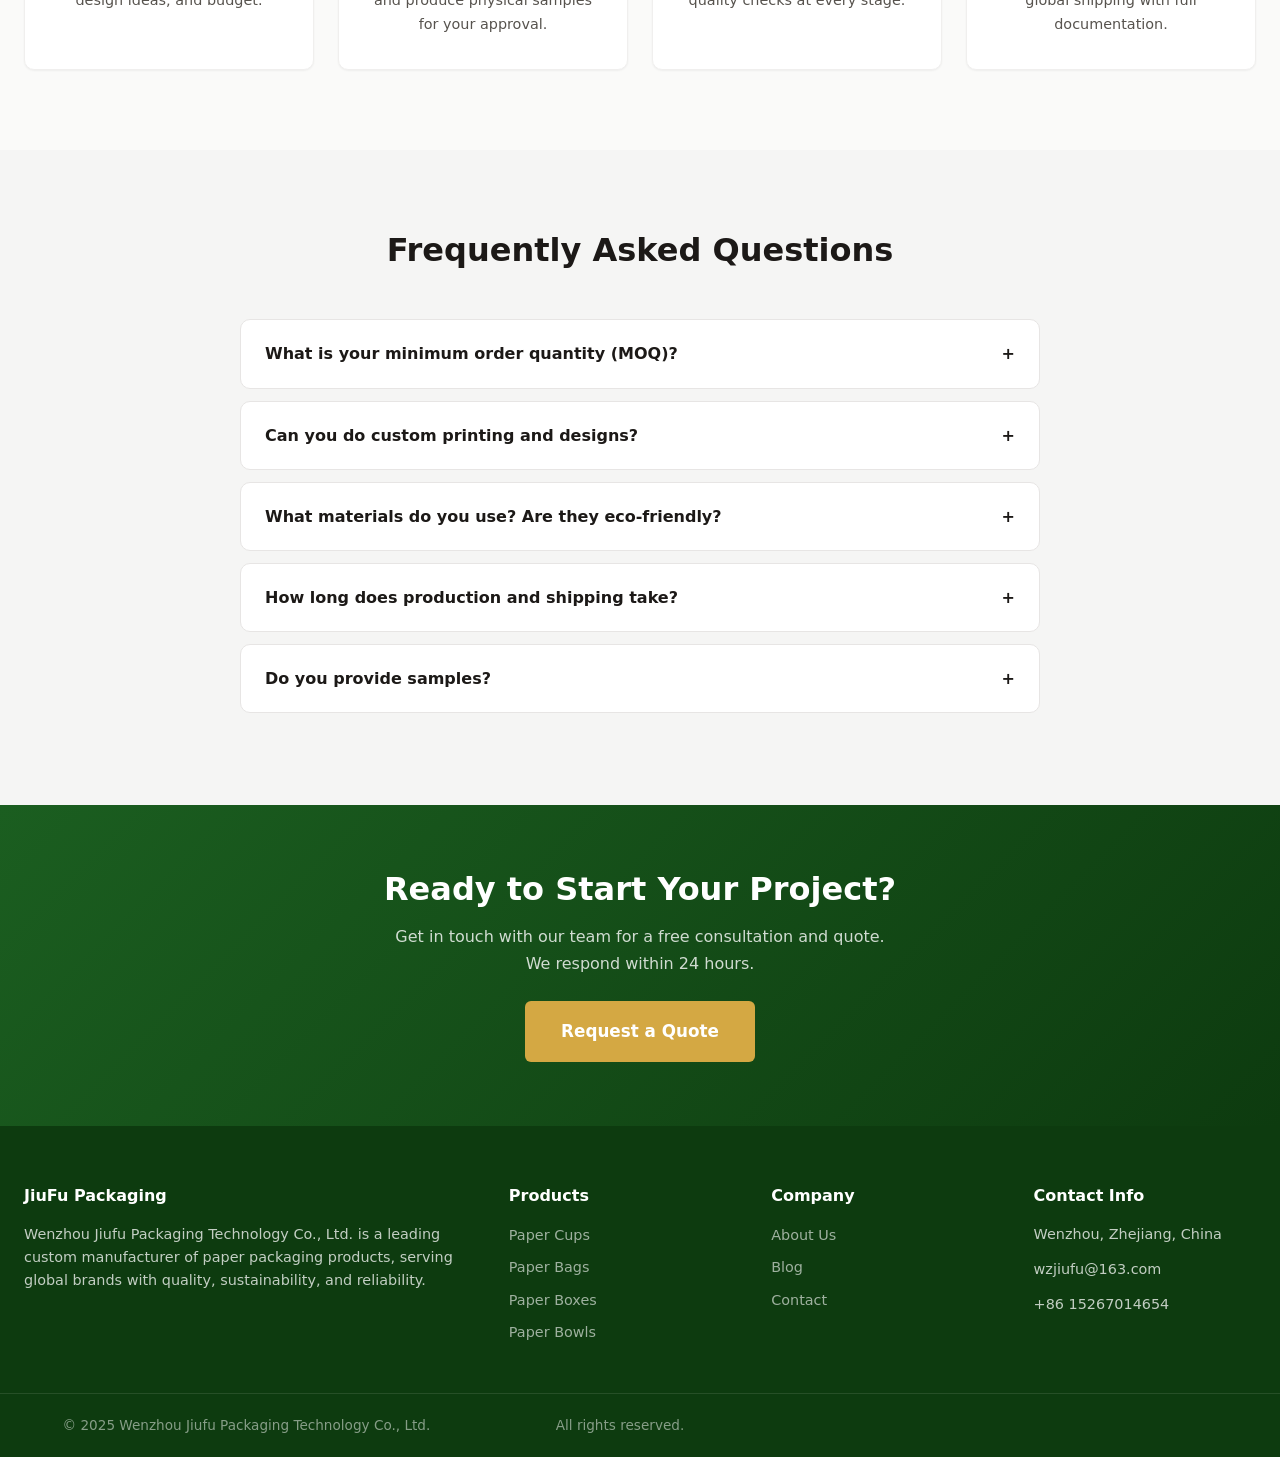
==== commit c9f7557e: "Add files via upload" ====
--- a/about.html
+++ b/about.html
@@ -56,9 +56,7 @@
         <p data-i18n="about_story_p2">Our 2,200 sqm modern factory is equipped with 15 advanced printing and production lines, enabling a daily output exceeding 5 million units. We serve clients across North America, the Middle East, and Europe, consistently maintaining a 100% on-time delivery rate.</p>
         <p data-i18n="about_story_p3">At Jiufu, we believe packaging is more than just a container 閳?it's the first touchpoint between your brand and your customer. That's why we invest in the best materials, the latest technology, and the most skilled team to bring your vision to life.</p>
       </div>
-      <div class="about-image" style="display:flex;align-items:center;justify-content:center;overflow:hidden;">
-        <video src="factory-video.mp4" controls autoplay muted loop playsinline style="width:100%;height:100%;object-fit:cover;border-radius:var(--radius-lg);" poster="https://sc02.alicdn.com/kf/A8f15895853fb468f879259d0bb3d6352y.png"></video>
-      </div>
+      <div class="about-image" style="background:url(https://sc02.alicdn.com/kf/A8f15895853fb468f879259d0bb3d6352y.png) center/cover no-repeat;"></div>
     </div>
   </div>
 </section>
